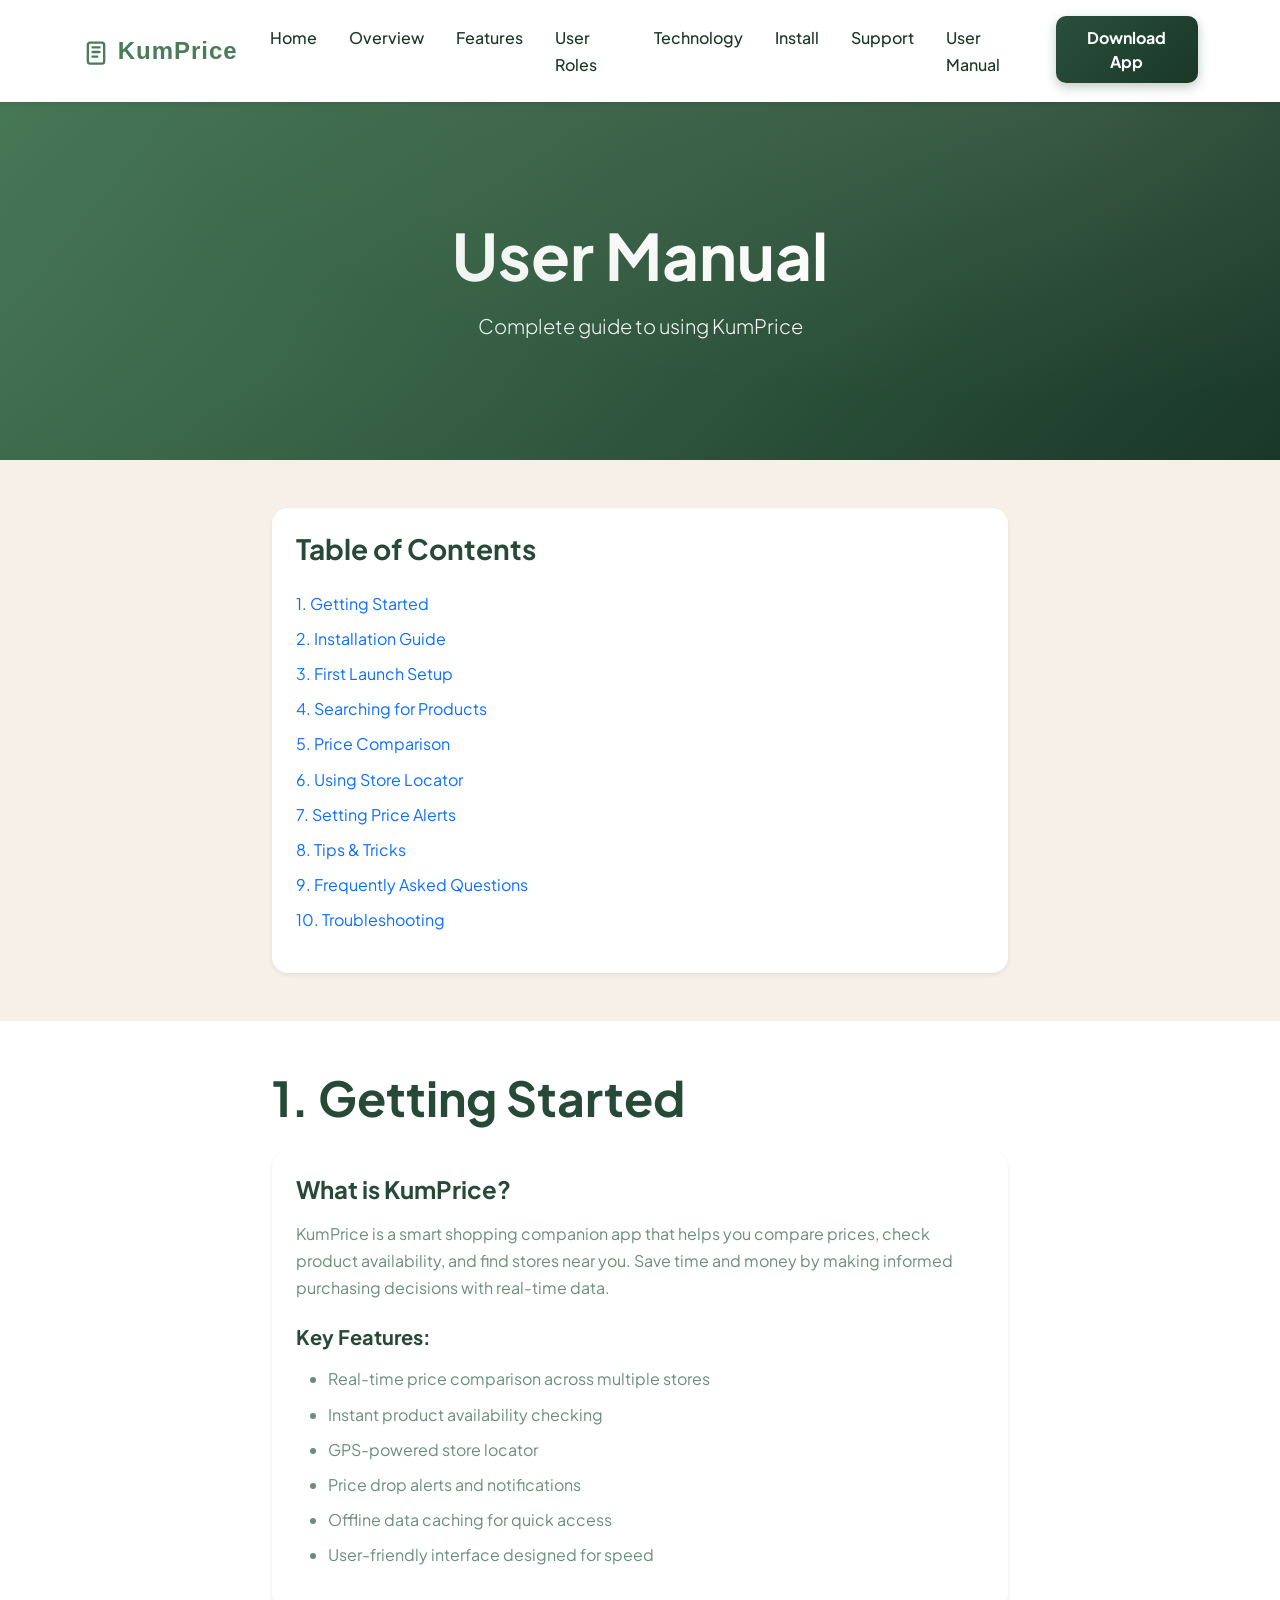
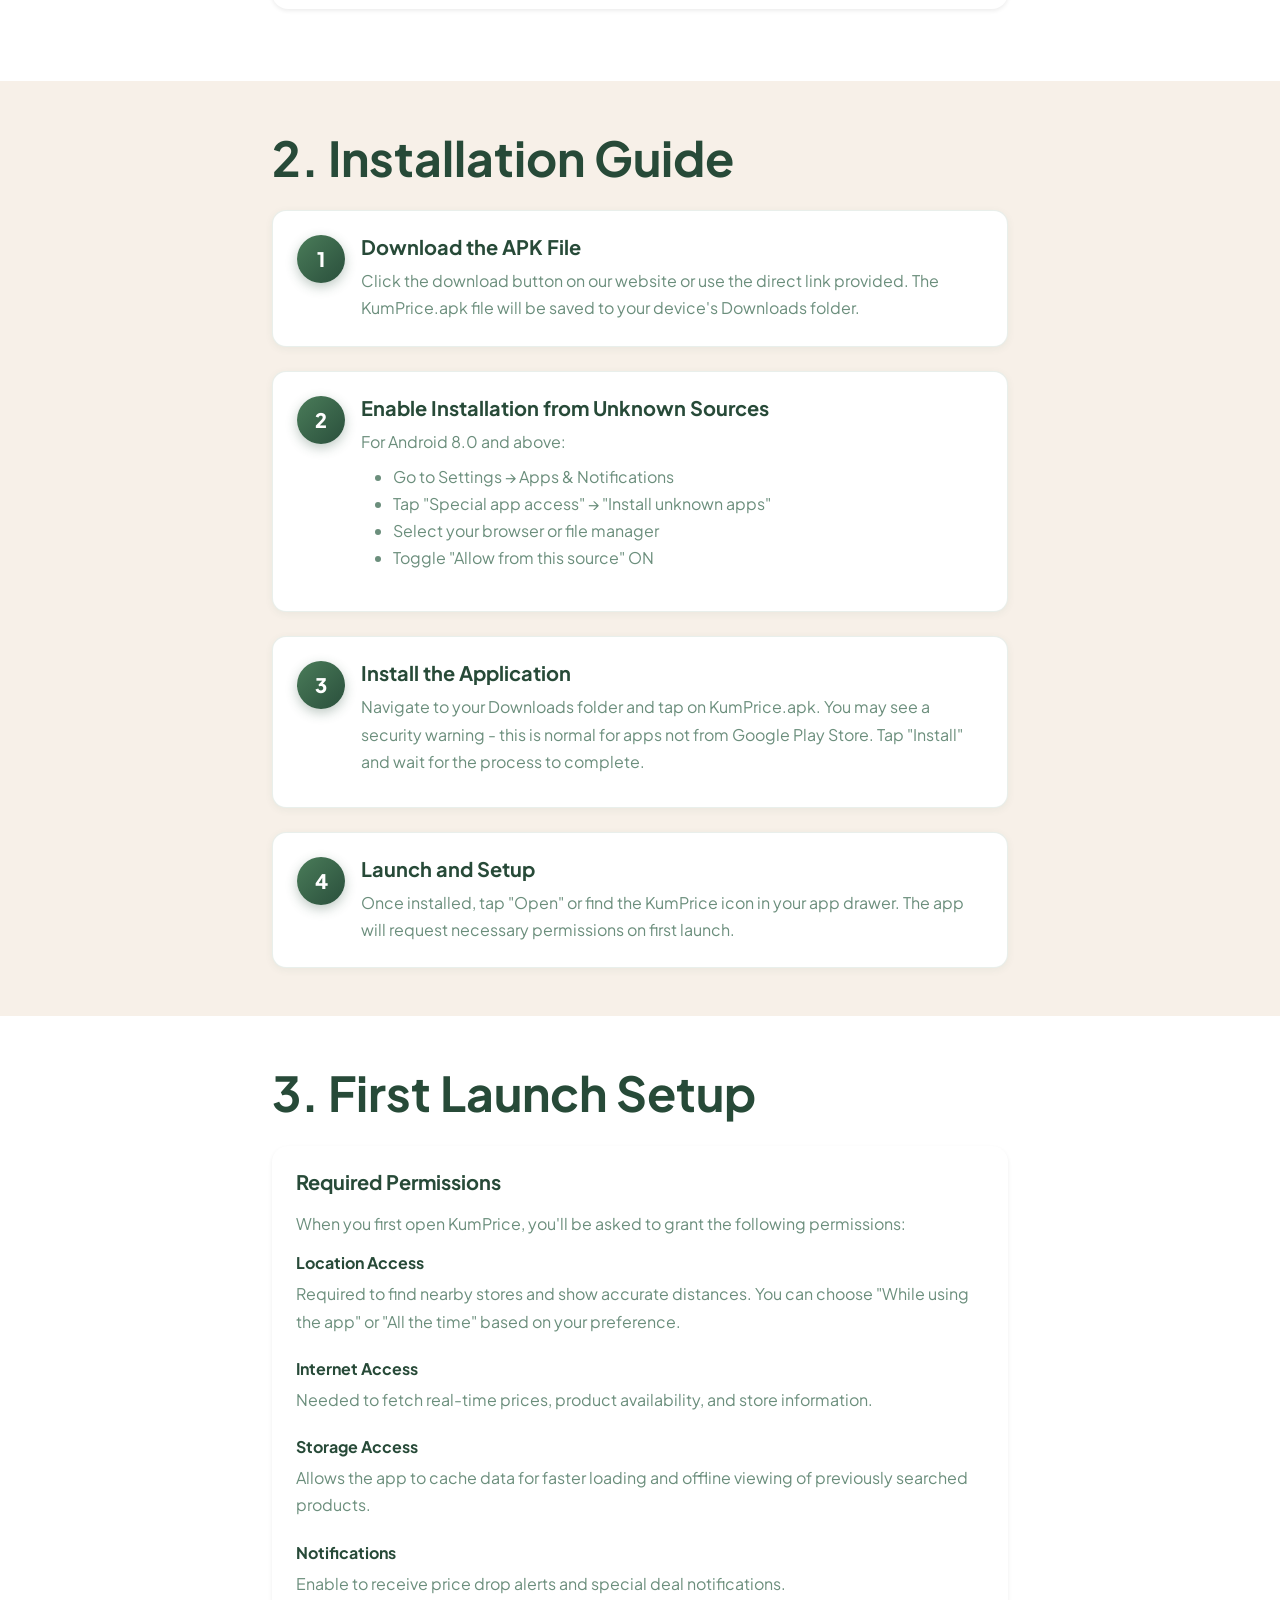
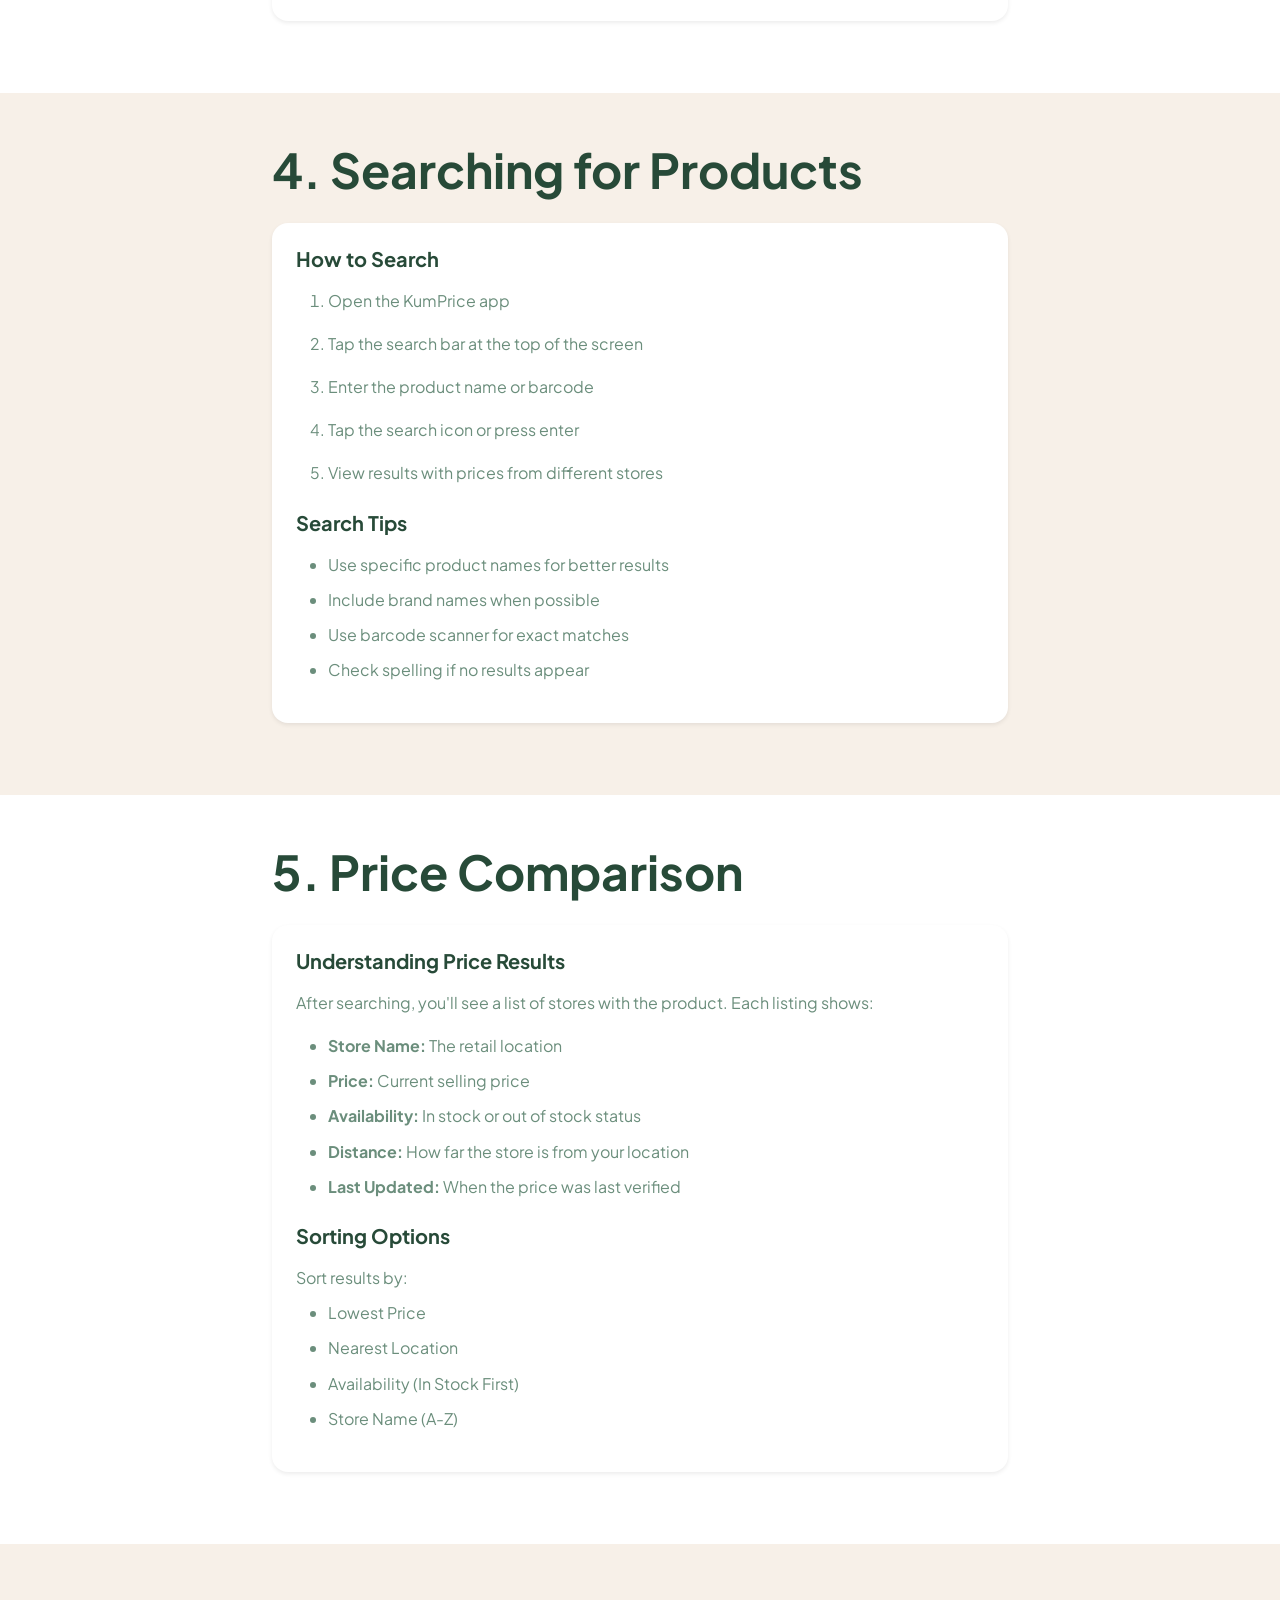
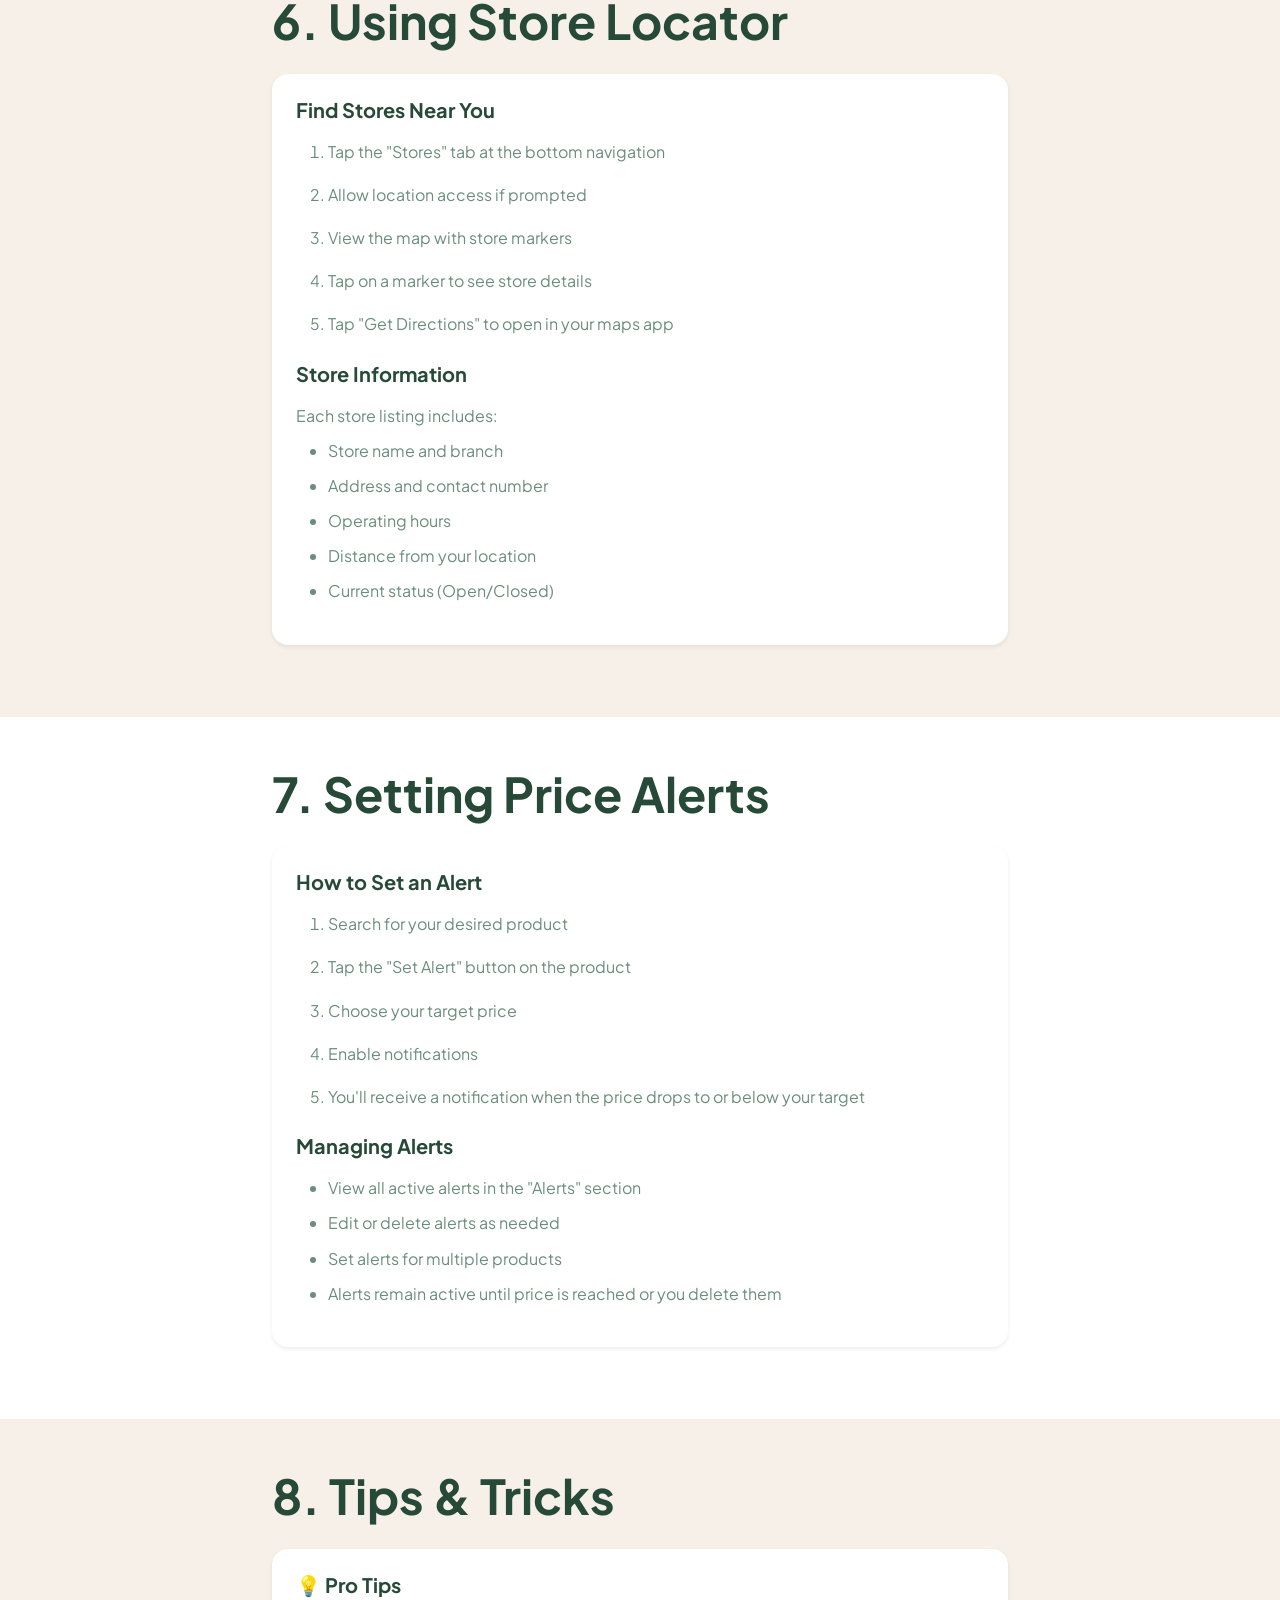
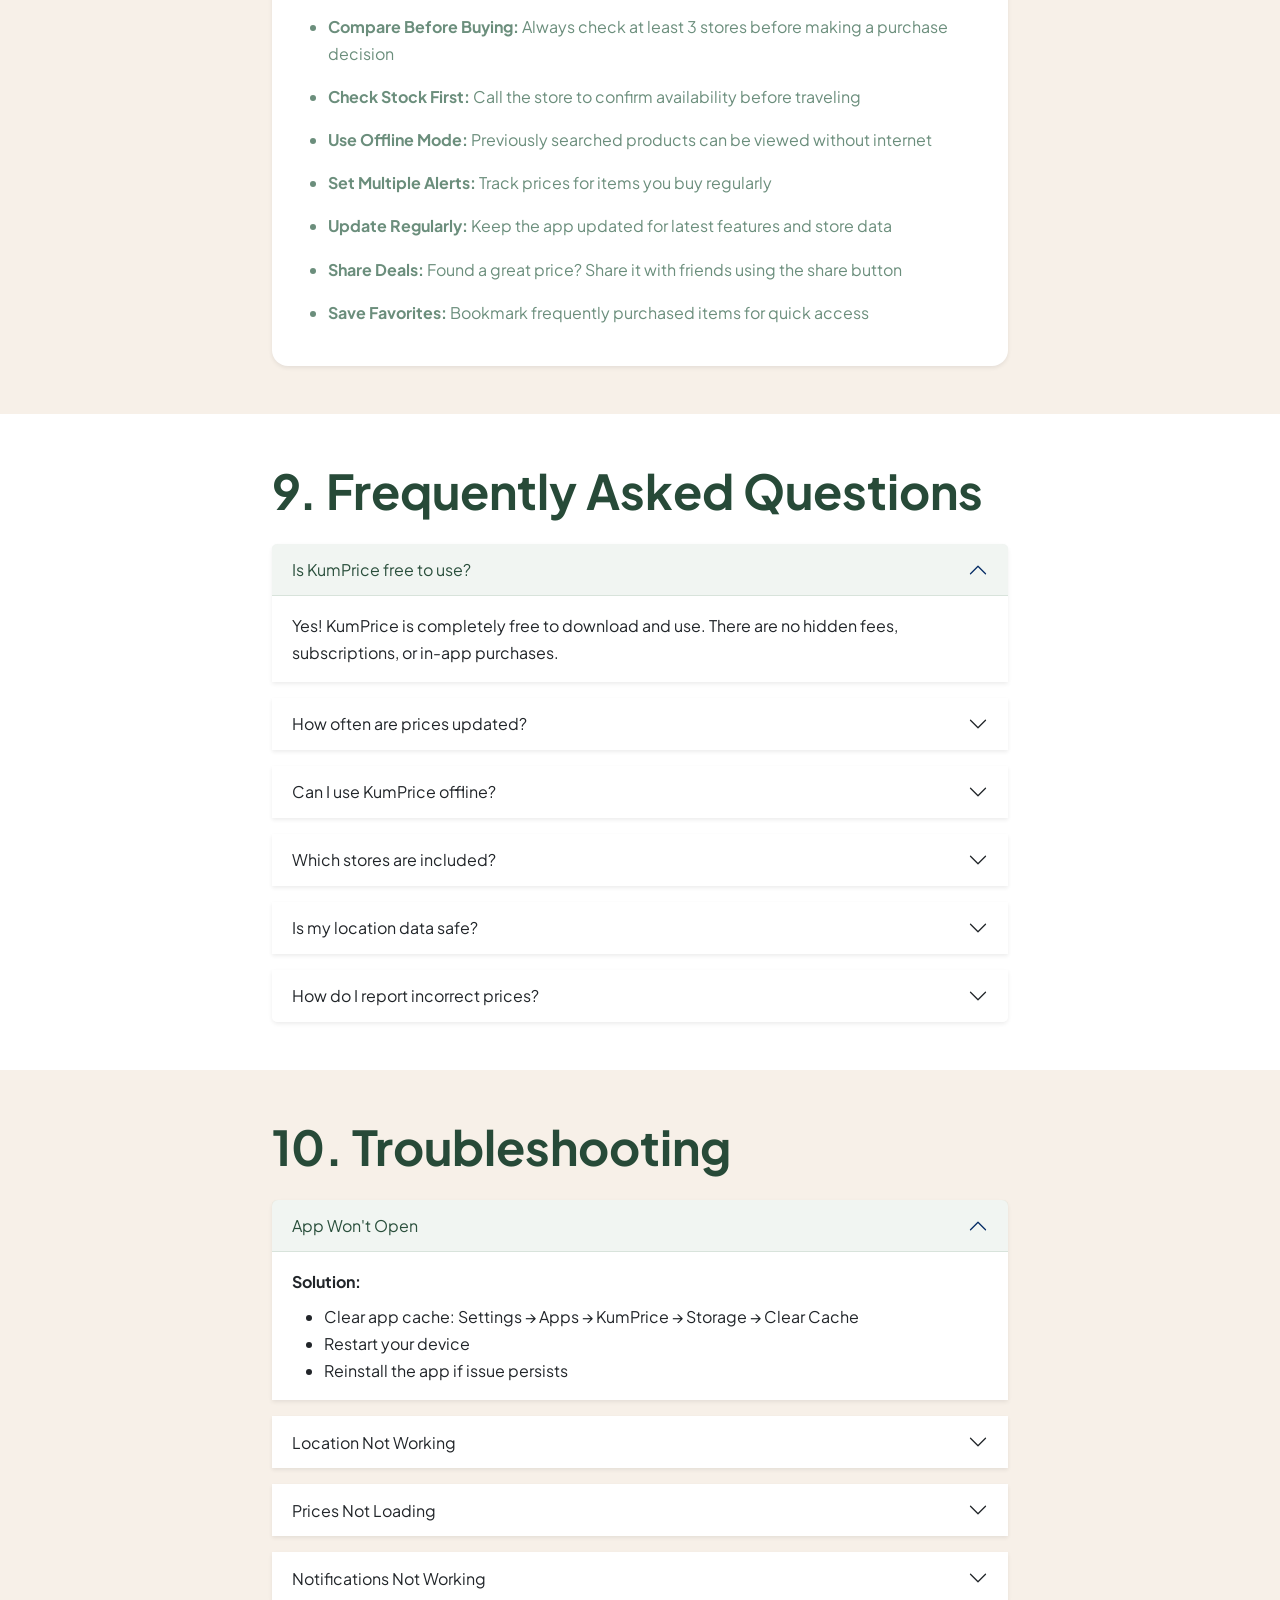
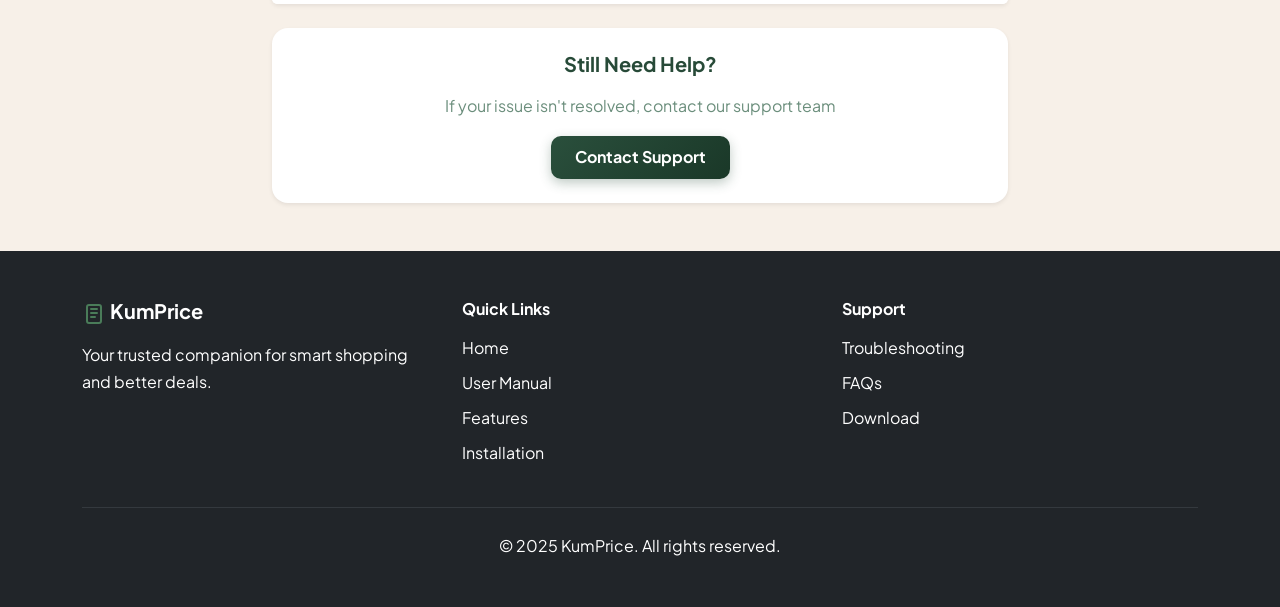
==== pages/manual.html @ 991e5ad1 "Add files via upload" ====
<!DOCTYPE html>
<html lang="en">
<head>
    <meta charset="UTF-8">
    <meta name="viewport" content="width=device-width, initial-scale=1.0">
    <meta name="description" content="KumPrice User Manual - Complete guide to using KumPrice app">
    <title>User Manual - KumPrice</title>
    
    <!-- Bootstrap CSS -->
    <link href="https://cdn.jsdelivr.net/npm/bootstrap@5.3.2/dist/css/bootstrap.min.css" rel="stylesheet">
    
    <!-- Google Fonts -->
    <link href="https://fonts.googleapis.com/css2?family=Plus+Jakarta+Sans:wght@400;500;600;700;800&display=swap" rel="stylesheet">
    
    <!-- Custom CSS -->
    <link rel="stylesheet" href="../assets/css/styles.css">
</head>
<body>

    <!-- Navigation -->
    <nav class="navbar navbar-expand-lg navbar-light bg-white fixed-top shadow-sm">
        <div class="container">
            <a class="navbar-brand fw-bold" href="../index.html">
                <svg class="brand-icon" width="28" height="28" viewBox="0 0 24 24" fill="none" xmlns="http://www.w3.org/2000/svg">
                    <rect x="5" y="4" width="14" height="18" rx="2" stroke="currentColor" stroke-width="2"/>
                    <path d="M9 8h6M9 12h6M9 16h4" stroke="currentColor" stroke-width="2" stroke-linecap="round"/>
                </svg>
                KumPrice
            </a>
            <button class="navbar-toggler" type="button" data-bs-toggle="collapse" data-bs-target="#navbarNav">
                <span class="navbar-toggler-icon"></span>
            </button>
            <div class="collapse navbar-collapse" id="navbarNav">
                <ul class="navbar-nav ms-auto">
                    <li class="nav-item"><a class="nav-link" href="../index.html#home">Home</a></li>
                    <li class="nav-item"><a class="nav-link" href="../index.html#about">Overview</a></li>
                    <li class="nav-item"><a class="nav-link" href="../index.html#features">Features</a></li>
                    <li class="nav-item"><a class="nav-link" href="../index.html#user-roles">User Roles</a></li>
                    <li class="nav-item"><a class="nav-link" href="../index.html#technology">Technology</a></li>
                    <li class="nav-item"><a class="nav-link" href="../index.html#installation">Install</a></li>
                    <li class="nav-item"><a class="nav-link" href="../index.html#support">Support</a></li>
                    <li class="nav-item"><a class="nav-link" href="manual.html">User Manual</a></li>
                    <li class="nav-item"><a class="btn btn-primary ms-lg-3" href="https://github.com/kumpriceapp2025-del/KUMPRICE_APKS/releases/download/KUMPRICE_APKS/kumprice_1.0.1.apk" download data-app-package="com.example.kumprice_app" data-download-type="apk" data-smart-link="true">Download App</a></li>
                </ul>
            </div>
        </div>
    </nav>

    <!-- Hero Section -->
    <section class="hero-section">
        <div class="container">
            <div class="row align-items-center py-5" style="min-height: 40vh;">
                <div class="col-12 text-center">
                    <h1 class="display-3 fw-bold mb-3 text-white">User Manual</h1>
                    <p class="lead text-white mb-0">Complete guide to using KumPrice</p>
                </div>
            </div>
        </div>
    </section>

    <!-- Table of Contents -->
    <section class="py-5 bg-light">
        <div class="container">
            <div class="row justify-content-center">
                <div class="col-lg-8">
                    <div class="card border-0 shadow-sm">
                        <div class="card-body p-4">
                            <h3 class="fw-bold mb-4">Table of Contents</h3>
                            <ul class="list-unstyled">
                                <li class="mb-2"><a href="#getting-started" class="text-decoration-none">1. Getting Started</a></li>
                                <li class="mb-2"><a href="#installation" class="text-decoration-none">2. Installation Guide</a></li>
                                <li class="mb-2"><a href="#first-launch" class="text-decoration-none">3. First Launch Setup</a></li>
                                <li class="mb-2"><a href="#searching" class="text-decoration-none">4. Searching for Products</a></li>
                                <li class="mb-2"><a href="#price-comparison" class="text-decoration-none">5. Price Comparison</a></li>
                                <li class="mb-2"><a href="#store-locator" class="text-decoration-none">6. Using Store Locator</a></li>
                                <li class="mb-2"><a href="#price-alerts" class="text-decoration-none">7. Setting Price Alerts</a></li>
                                <li class="mb-2"><a href="#tips" class="text-decoration-none">8. Tips & Tricks</a></li>
                                <li class="mb-2"><a href="#faq" class="text-decoration-none">9. Frequently Asked Questions</a></li>
                                <li class="mb-2"><a href="#troubleshooting" class="text-decoration-none">10. Troubleshooting</a></li>
                            </ul>
                        </div>
                    </div>
                </div>
            </div>
        </div>
    </section>

    <!-- Getting Started -->
    <section id="getting-started" class="py-5">
        <div class="container">
            <div class="row justify-content-center">
                <div class="col-lg-8">
                    <h2 class="display-5 fw-bold mb-4">1. Getting Started</h2>
                    <div class="card border-0 shadow-sm mb-4">
                        <div class="card-body p-4">
                            <h4 class="fw-bold mb-3">What is KumPrice?</h4>
                            <p class="text-muted mb-3">KumPrice is a smart shopping companion app that helps you compare prices, check product availability, and find stores near you. Save time and money by making informed purchasing decisions with real-time data.</p>
                            
                            <h5 class="fw-bold mt-4 mb-3">Key Features:</h5>
                            <ul class="text-muted">
                                <li class="mb-2">Real-time price comparison across multiple stores</li>
                                <li class="mb-2">Instant product availability checking</li>
                                <li class="mb-2">GPS-powered store locator</li>
                                <li class="mb-2">Price drop alerts and notifications</li>
                                <li class="mb-2">Offline data caching for quick access</li>
                                <li class="mb-2">User-friendly interface designed for speed</li>
                            </ul>
                        </div>
                    </div>
                </div>
            </div>
        </div>
    </section>

    <!-- Installation -->
    <section id="installation" class="py-5 bg-light">
        <div class="container">
            <div class="row justify-content-center">
                <div class="col-lg-8">
                    <h2 class="display-5 fw-bold mb-4">2. Installation Guide</h2>
                    
                    <div class="installation-step mb-4">
                        <div class="d-flex gap-3">
                            <div class="step-number">1</div>
                            <div>
                                <h5 class="fw-bold mb-2">Download the APK File</h5>
                                <p class="text-muted mb-0">Click the download button on our website or use the direct link provided. The KumPrice.apk file will be saved to your device's Downloads folder.</p>
                            </div>
                        </div>
                    </div>

                    <div class="installation-step mb-4">
                        <div class="d-flex gap-3">
                            <div class="step-number">2</div>
                            <div>
                                <h5 class="fw-bold mb-2">Enable Installation from Unknown Sources</h5>
                                <p class="text-muted mb-2">For Android 8.0 and above:</p>
                                <ul class="text-muted">
                                    <li>Go to Settings → Apps & Notifications</li>
                                    <li>Tap "Special app access" → "Install unknown apps"</li>
                                    <li>Select your browser or file manager</li>
                                    <li>Toggle "Allow from this source" ON</li>
                                </ul>
                            </div>
                        </div>
                    </div>

                    <div class="installation-step mb-4">
                        <div class="d-flex gap-3">
                            <div class="step-number">3</div>
                            <div>
                                <h5 class="fw-bold mb-2">Install the Application</h5>
                                <p class="text-muted mb-2">Navigate to your Downloads folder and tap on KumPrice.apk. You may see a security warning - this is normal for apps not from Google Play Store. Tap "Install" and wait for the process to complete.</p>
                            </div>
                        </div>
                    </div>

                    <div class="installation-step">
                        <div class="d-flex gap-3">
                            <div class="step-number">4</div>
                            <div>
                                <h5 class="fw-bold mb-2">Launch and Setup</h5>
                                <p class="text-muted mb-0">Once installed, tap "Open" or find the KumPrice icon in your app drawer. The app will request necessary permissions on first launch.</p>
                            </div>
                        </div>
                    </div>
                </div>
            </div>
        </div>
    </section>

    <!-- First Launch -->
    <section id="first-launch" class="py-5">
        <div class="container">
            <div class="row justify-content-center">
                <div class="col-lg-8">
                    <h2 class="display-5 fw-bold mb-4">3. First Launch Setup</h2>
                    <div class="card border-0 shadow-sm mb-4">
                        <div class="card-body p-4">
                            <h5 class="fw-bold mb-3">Required Permissions</h5>
                            <p class="text-muted mb-3">When you first open KumPrice, you'll be asked to grant the following permissions:</p>
                            
                            <div class="mb-4">
                                <h6 class="fw-bold">Location Access</h6>
                                <p class="text-muted mb-0">Required to find nearby stores and show accurate distances. You can choose "While using the app" or "All the time" based on your preference.</p>
                            </div>

                            <div class="mb-4">
                                <h6 class="fw-bold">Internet Access</h6>
                                <p class="text-muted mb-0">Needed to fetch real-time prices, product availability, and store information.</p>
                            </div>

                            <div class="mb-4">
                                <h6 class="fw-bold">Storage Access</h6>
                                <p class="text-muted mb-0">Allows the app to cache data for faster loading and offline viewing of previously searched products.</p>
                            </div>

                            <div>
                                <h6 class="fw-bold">Notifications</h6>
                                <p class="text-muted mb-0">Enable to receive price drop alerts and special deal notifications.</p>
                            </div>
                        </div>
                    </div>
                </div>
            </div>
        </div>
    </section>

    <!-- Searching Products -->
    <section id="searching" class="py-5 bg-light">
        <div class="container">
            <div class="row justify-content-center">
                <div class="col-lg-8">
                    <h2 class="display-5 fw-bold mb-4">4. Searching for Products</h2>
                    <div class="card border-0 shadow-sm mb-4">
                        <div class="card-body p-4">
                            <h5 class="fw-bold mb-3">How to Search</h5>
                            <ol class="text-muted">
                                <li class="mb-3">Open the KumPrice app</li>
                                <li class="mb-3">Tap the search bar at the top of the screen</li>
                                <li class="mb-3">Enter the product name or barcode</li>
                                <li class="mb-3">Tap the search icon or press enter</li>
                                <li class="mb-3">View results with prices from different stores</li>
                            </ol>

                            <h5 class="fw-bold mt-4 mb-3">Search Tips</h5>
                            <ul class="text-muted">
                                <li class="mb-2">Use specific product names for better results</li>
                                <li class="mb-2">Include brand names when possible</li>
                                <li class="mb-2">Use barcode scanner for exact matches</li>
                                <li class="mb-2">Check spelling if no results appear</li>
                            </ul>
                        </div>
                    </div>
                </div>
            </div>
        </div>
    </section>

    <!-- Price Comparison -->
    <section id="price-comparison" class="py-5">
        <div class="container">
            <div class="row justify-content-center">
                <div class="col-lg-8">
                    <h2 class="display-5 fw-bold mb-4">5. Price Comparison</h2>
                    <div class="card border-0 shadow-sm mb-4">
                        <div class="card-body p-4">
                            <h5 class="fw-bold mb-3">Understanding Price Results</h5>
                            <p class="text-muted mb-3">After searching, you'll see a list of stores with the product. Each listing shows:</p>
                            
                            <ul class="text-muted">
                                <li class="mb-2"><strong>Store Name:</strong> The retail location</li>
                                <li class="mb-2"><strong>Price:</strong> Current selling price</li>
                                <li class="mb-2"><strong>Availability:</strong> In stock or out of stock status</li>
                                <li class="mb-2"><strong>Distance:</strong> How far the store is from your location</li>
                                <li class="mb-2"><strong>Last Updated:</strong> When the price was last verified</li>
                            </ul>

                            <h5 class="fw-bold mt-4 mb-3">Sorting Options</h5>
                            <p class="text-muted mb-2">Sort results by:</p>
                            <ul class="text-muted">
                                <li class="mb-2">Lowest Price</li>
                                <li class="mb-2">Nearest Location</li>
                                <li class="mb-2">Availability (In Stock First)</li>
                                <li class="mb-2">Store Name (A-Z)</li>
                            </ul>
                        </div>
                    </div>
                </div>
            </div>
        </div>
    </section>

    <!-- Store Locator -->
    <section id="store-locator" class="py-5 bg-light">
        <div class="container">
            <div class="row justify-content-center">
                <div class="col-lg-8">
                    <h2 class="display-5 fw-bold mb-4">6. Using Store Locator</h2>
                    <div class="card border-0 shadow-sm mb-4">
                        <div class="card-body p-4">
                            <h5 class="fw-bold mb-3">Find Stores Near You</h5>
                            <ol class="text-muted">
                                <li class="mb-3">Tap the "Stores" tab at the bottom navigation</li>
                                <li class="mb-3">Allow location access if prompted</li>
                                <li class="mb-3">View the map with store markers</li>
                                <li class="mb-3">Tap on a marker to see store details</li>
                                <li class="mb-3">Tap "Get Directions" to open in your maps app</li>
                            </ol>

                            <h5 class="fw-bold mt-4 mb-3">Store Information</h5>
                            <p class="text-muted mb-2">Each store listing includes:</p>
                            <ul class="text-muted">
                                <li class="mb-2">Store name and branch</li>
                                <li class="mb-2">Address and contact number</li>
                                <li class="mb-2">Operating hours</li>
                                <li class="mb-2">Distance from your location</li>
                                <li class="mb-2">Current status (Open/Closed)</li>
                            </ul>
                        </div>
                    </div>
                </div>
            </div>
        </div>
    </section>

    <!-- Price Alerts -->
    <section id="price-alerts" class="py-5">
        <div class="container">
            <div class="row justify-content-center">
                <div class="col-lg-8">
                    <h2 class="display-5 fw-bold mb-4">7. Setting Price Alerts</h2>
                    <div class="card border-0 shadow-sm mb-4">
                        <div class="card-body p-4">
                            <h5 class="fw-bold mb-3">How to Set an Alert</h5>
                            <ol class="text-muted">
                                <li class="mb-3">Search for your desired product</li>
                                <li class="mb-3">Tap the "Set Alert" button on the product</li>
                                <li class="mb-3">Choose your target price</li>
                                <li class="mb-3">Enable notifications</li>
                                <li class="mb-3">You'll receive a notification when the price drops to or below your target</li>
                            </ol>

                            <h5 class="fw-bold mt-4 mb-3">Managing Alerts</h5>
                            <ul class="text-muted">
                                <li class="mb-2">View all active alerts in the "Alerts" section</li>
                                <li class="mb-2">Edit or delete alerts as needed</li>
                                <li class="mb-2">Set alerts for multiple products</li>
                                <li class="mb-2">Alerts remain active until price is reached or you delete them</li>
                            </ul>
                        </div>
                    </div>
                </div>
            </div>
        </div>
    </section>

    <!-- Tips & Tricks -->
    <section id="tips" class="py-5 bg-light">
        <div class="container">
            <div class="row justify-content-center">
                <div class="col-lg-8">
                    <h2 class="display-5 fw-bold mb-4">8. Tips & Tricks</h2>
                    <div class="row g-4">
                        <div class="col-12">
                            <div class="card border-0 shadow-sm">
                                <div class="card-body p-4">
                                    <h5 class="fw-bold mb-3">💡 Pro Tips</h5>
                                    <ul class="text-muted mb-0">
                                        <li class="mb-3"><strong>Compare Before Buying:</strong> Always check at least 3 stores before making a purchase decision</li>
                                        <li class="mb-3"><strong>Check Stock First:</strong> Call the store to confirm availability before traveling</li>
                                        <li class="mb-3"><strong>Use Offline Mode:</strong> Previously searched products can be viewed without internet</li>
                                        <li class="mb-3"><strong>Set Multiple Alerts:</strong> Track prices for items you buy regularly</li>
                                        <li class="mb-3"><strong>Update Regularly:</strong> Keep the app updated for latest features and store data</li>
                                        <li class="mb-3"><strong>Share Deals:</strong> Found a great price? Share it with friends using the share button</li>
                                        <li class="mb-3"><strong>Save Favorites:</strong> Bookmark frequently purchased items for quick access</li>
                                    </ul>
                                </div>
                            </div>
                        </div>
                    </div>
                </div>
            </div>
        </div>
    </section>

    <!-- FAQ -->
    <section id="faq" class="py-5">
        <div class="container">
            <div class="row justify-content-center">
                <div class="col-lg-8">
                    <h2 class="display-5 fw-bold mb-4">9. Frequently Asked Questions</h2>
                    
                    <div class="accordion" id="faqAccordion">
                        <div class="accordion-item border-0 shadow-sm mb-3">
                            <h2 class="accordion-header">
                                <button class="accordion-button" type="button" data-bs-toggle="collapse" data-bs-target="#faq1">
                                    Is KumPrice free to use?
                                </button>
                            </h2>
                            <div id="faq1" class="accordion-collapse collapse show" data-bs-parent="#faqAccordion">
                                <div class="accordion-body">
                                    Yes! KumPrice is completely free to download and use. There are no hidden fees, subscriptions, or in-app purchases.
                                </div>
                            </div>
                        </div>

                        <div class="accordion-item border-0 shadow-sm mb-3">
                            <h2 class="accordion-header">
                                <button class="accordion-button collapsed" type="button" data-bs-toggle="collapse" data-bs-target="#faq2">
                                    How often are prices updated?
                                </button>
                            </h2>
                            <div id="faq2" class="accordion-collapse collapse" data-bs-parent="#faqAccordion">
                                <div class="accordion-body">
                                    Prices are updated in real-time as stores report changes. Most prices are refreshed hourly, with high-demand items updated more frequently.
                                </div>
                            </div>
                        </div>

                        <div class="accordion-item border-0 shadow-sm mb-3">
                            <h2 class="accordion-header">
                                <button class="accordion-button collapsed" type="button" data-bs-toggle="collapse" data-bs-target="#faq3">
                                    Can I use KumPrice offline?
                                </button>
                            </h2>
                            <div id="faq3" class="accordion-collapse collapse" data-bs-parent="#faqAccordion">
                                <div class="accordion-body">
                                    Yes, but with limited functionality. You can view previously searched products and cached data offline, but new searches and price updates require an internet connection.
                                </div>
                            </div>
                        </div>

                        <div class="accordion-item border-0 shadow-sm mb-3">
                            <h2 class="accordion-header">
                                <button class="accordion-button collapsed" type="button" data-bs-toggle="collapse" data-bs-target="#faq4">
                                    Which stores are included?
                                </button>
                            </h2>
                            <div id="faq4" class="accordion-collapse collapse" data-bs-parent="#faqAccordion">
                                <div class="accordion-body">
                                    KumPrice includes over 500 stores across major retail chains, supermarkets, and local shops. The store network is continuously expanding.
                                </div>
                            </div>
                        </div>

                        <div class="accordion-item border-0 shadow-sm mb-3">
                            <h2 class="accordion-header">
                                <button class="accordion-button collapsed" type="button" data-bs-toggle="collapse" data-bs-target="#faq5">
                                    Is my location data safe?
                                </button>
                            </h2>
                            <div id="faq5" class="accordion-collapse collapse" data-bs-parent="#faqAccordion">
                                <div class="accordion-body">
                                    Absolutely. Your location data is only used to find nearby stores and is never shared with third parties. You can disable location services at any time in your device settings.
                                </div>
                            </div>
                        </div>

                        <div class="accordion-item border-0 shadow-sm">
                            <h2 class="accordion-header">
                                <button class="accordion-button collapsed" type="button" data-bs-toggle="collapse" data-bs-target="#faq6">
                                    How do I report incorrect prices?
                                </button>
                            </h2>
                            <div id="faq6" class="accordion-collapse collapse" data-bs-parent="#faqAccordion">
                                <div class="accordion-body">
                                    Tap the "Report" button on any product listing to submit a price correction. Our team reviews reports within 24 hours and updates the database accordingly.
                                </div>
                            </div>
                        </div>
                    </div>
                </div>
            </div>
        </div>
    </section>

    <!-- Troubleshooting -->
    <section id="troubleshooting" class="py-5 bg-light">
        <div class="container">
            <div class="row justify-content-center">
                <div class="col-lg-8">
                    <h2 class="display-5 fw-bold mb-4">10. Troubleshooting</h2>
                    
                    <div class="accordion" id="troubleshootAccordion">
                        <div class="accordion-item border-0 shadow-sm mb-3">
                            <h2 class="accordion-header">
                                <button class="accordion-button" type="button" data-bs-toggle="collapse" data-bs-target="#trouble1">
                                    App Won't Open
                                </button>
                            </h2>
                            <div id="trouble1" class="accordion-collapse collapse show" data-bs-parent="#troubleshootAccordion">
                                <div class="accordion-body">
                                    <p class="mb-2"><strong>Solution:</strong></p>
                                    <ul class="mb-0">
                                        <li>Clear app cache: Settings → Apps → KumPrice → Storage → Clear Cache</li>
                                        <li>Restart your device</li>
                                        <li>Reinstall the app if issue persists</li>
                                    </ul>
                                </div>
                            </div>
                        </div>

                        <div class="accordion-item border-0 shadow-sm mb-3">
                            <h2 class="accordion-header">
                                <button class="accordion-button collapsed" type="button" data-bs-toggle="collapse" data-bs-target="#trouble2">
                                    Location Not Working
                                </button>
                            </h2>
                            <div id="trouble2" class="accordion-collapse collapse" data-bs-parent="#troubleshootAccordion">
                                <div class="accordion-body">
                                    <p class="mb-2"><strong>Solution:</strong></p>
                                    <ul class="mb-0">
                                        <li>Enable GPS in device settings</li>
                                        <li>Grant location permission to KumPrice</li>
                                        <li>Turn off battery saver mode</li>
                                        <li>Try toggling Airplane mode on and off</li>
                                    </ul>
                                </div>
                            </div>
                        </div>

                        <div class="accordion-item border-0 shadow-sm mb-3">
                            <h2 class="accordion-header">
                                <button class="accordion-button collapsed" type="button" data-bs-toggle="collapse" data-bs-target="#trouble3">
                                    Prices Not Loading
                                </button>
                            </h2>
                            <div id="trouble3" class="accordion-collapse collapse" data-bs-parent="#troubleshootAccordion">
                                <div class="accordion-body">
                                    <p class="mb-2"><strong>Solution:</strong></p>
                                    <ul class="mb-0">
                                        <li>Check your internet connection</li>
                                        <li>Pull down to refresh the page</li>
                                        <li>Clear app cache and restart</li>
                                        <li>Update to the latest version</li>
                                    </ul>
                                </div>
                            </div>
                        </div>

                        <div class="accordion-item border-0 shadow-sm mb-3">
                            <h2 class="accordion-header">
                                <button class="accordion-button collapsed" type="button" data-bs-toggle="collapse" data-bs-target="#trouble4">
                                    Notifications Not Working
                                </button>
                            </h2>
                            <div id="trouble4" class="accordion-collapse collapse" data-bs-parent="#troubleshootAccordion">
                                <div class="accordion-body">
                                    <p class="mb-2"><strong>Solution:</strong></p>
                                    <ul class="mb-0">
                                        <li>Enable notifications in Settings → Apps → KumPrice → Notifications</li>
                                        <li>Disable battery optimization for KumPrice</li>
                                        <li>Check Do Not Disturb settings</li>
                                    </ul>
                                </div>
                            </div>
                        </div>
                    </div>

                    <div class="card border-0 shadow-sm mt-4">
                        <div class="card-body p-4 text-center">
                            <h5 class="fw-bold mb-3">Still Need Help?</h5>
                            <p class="text-muted mb-3">If your issue isn't resolved, contact our support team</p>
                            <a href="https://www.facebook.com/profile.php?id=61583931190351" class="btn btn-primary">Contact Support</a>
                        </div>
                    </div>
                </div>
            </div>
        </div>
    </section>

    <!-- Footer -->
    <footer class="bg-dark text-white py-5">
        <div class="container">
            <div class="row g-4">
                <div class="col-lg-4 col-md-6">
                    <h5 class="fw-bold mb-3">
                        <svg class="brand-icon" width="24" height="24" viewBox="0 0 24 24" fill="none" xmlns="http://www.w3.org/2000/svg">
                            <rect x="5" y="4" width="14" height="18" rx="2" stroke="currentColor" stroke-width="2"/>
                            <path d="M9 8h6M9 12h6M9 16h4" stroke="currentColor" stroke-width="2" stroke-linecap="round"/>
                        </svg>
                        KumPrice
                    </h5>
                    <p class="text-white">Your trusted companion for smart shopping and better deals.</p>
                </div>
                <div class="col-lg-4 col-md-6">
                    <h6 class="fw-bold mb-3">Quick Links</h6>
                    <ul class="list-unstyled">
                        <li class="mb-2"><a href="index.html" class="text-white text-decoration-none">Home</a></li>
                        <li class="mb-2"><a href="manual.html" class="text-white text-decoration-none">User Manual</a></li>
                        <li class="mb-2"><a href="index.html#features" class="text-white text-decoration-none">Features</a></li>
                        <li class="mb-2"><a href="index.html#installation" class="text-white text-decoration-none">Installation</a></li>
                    </ul>
                </div>
                <div class="col-lg-4 col-md-6">
                    <h6 class="fw-bold mb-3">Support</h6>
                    <ul class="list-unstyled">
                        <li class="mb-2"><a href="#troubleshooting" class="text-white text-decoration-none">Troubleshooting</a></li>
                        <li class="mb-2"><a href="#faq" class="text-white text-decoration-none">FAQs</a></li>
                        <li class="mb-2"><a href="index.html#download" class="text-white text-decoration-none">Download</a></li>
                    </ul>
                </div>
            </div>
            <hr class="my-4 border-secondary">
            <div class="text-center text-white">
                <p class="mb-0">&copy; 2025 KumPrice. All rights reserved.</p>
            </div>
        </div>
    </footer>

    <!-- Scroll to Top Button -->
    <button class="scroll-to-top" aria-label="Scroll to top">
        <svg width="24" height="24" viewBox="0 0 24 24" fill="none" stroke="currentColor" stroke-width="2.5">
            <path d="M12 19V5m0 0l-7 7m7-7l7 7"/>
        </svg>
    </button>

    <!-- Bootstrap JS -->
    <script src="https://cdn.jsdelivr.net/npm/bootstrap@5.3.2/dist/js/bootstrap.bundle.min.js"></script>
    <script src="script.js"></script>
</body>
</html>
---- assets/css/styles.css ----
:root {
    /* ── Flutter KumPrice Palette ── */
    --primary: #4A7C59;
    --primary-light: #5A9068;
    --primary-dark: #2A4F3C;
    --primary-darker: #1A3828;
    --accent: #6BA876;
    --bg-cream: #F5E6D3;
    --text-muted: #6B8E7C;

    /* ── Semantic / Status ── */
    --danger: #EF4444;
    --danger-dark: #DC2626;
    --warning: #FFA726;
    --success: #4CAF50;
    --success-dark: #059669;

    /* ── Neutrals ── */
    --dark: #0f172a;
    --gray: #64748b;
    --light-bg: #f8fafc;
}

* {
    margin: 0;
    padding: 0;
    box-sizing: border-box;
}

body {
    font-family: 'Plus Jakarta Sans', sans-serif;
    color: var(--dark);
    line-height: 1.7;
    overflow-x: hidden;
    background-color: #fff;
}

html {
    overflow-x: hidden;
    scrollbar-width: none;
    -ms-overflow-style: none;
    scroll-behavior: smooth;
    scroll-padding-top: 80px;
}

html::-webkit-scrollbar,
body::-webkit-scrollbar {
    display: none;
}

/* ── Navbar ─────────────────────────────────── */
.navbar {
    padding: 1rem 0;
    transition: all 0.3s;
}

.navbar.scrolled {
    padding: 0.5rem 0;
    background: white !important;
    box-shadow: 0 2px 16px rgba(42, 79, 60, 0.12) !important;
}

.navbar.scrolled .navbar-brand {
    font-size: 1.3rem;
}

.navbar.scrolled .brand-icon {
    width: 24px;
    height: 24px;
}

.navbar-brand {
    font-size: 1.5rem;
    color: var(--primary) !important;
    transition: all 0.3s;
    font-family: 'Poppins', sans-serif;
    font-weight: 800;
    letter-spacing: 1px;
}

.brand-icon {
    font-size: 1.8rem;
    color: var(--primary);
}

.nav-link {
    font-weight: 500;
    color: var(--primary-darker) !important;
    padding: 0.5rem 1rem !important;
    transition: color 0.3s;
}

.nav-link:hover {
    color: var(--primary) !important;
}

/* ── Buttons ─────────────────────────────────── */
.btn-primary {
    color: #fff !important;
    background: linear-gradient(135deg, var(--primary-dark), var(--primary-darker)) !important;
    border: none !important;
    padding: 0.6rem 1.5rem !important;
    font-weight: 700;
    border-radius: 10px;
    transition: all 0.2s;
    box-shadow: 0 4px 12px rgba(42, 79, 60, 0.3);
}

.btn-primary:hover {
    background: linear-gradient(135deg, var(--primary-darker), var(--primary-dark)) !important;
    transform: translateY(-2px);
    box-shadow: 0 6px 18px rgba(42, 79, 60, 0.4);
    color: #fff !important;
}

.btn-primary:active {
    color: #fff !important;
    transform: translateY(0);
}

.btn-outline-primary {
    color: white !important;
    border-color: rgba(255, 255, 255, 0.6) !important;
    font-weight: 700;
    border-radius: 10px;
}

.btn-outline-primary:hover {
    background: white !important;
    color: var(--primary-dark) !important;
}

.btn-light {
    background: white !important;
    color: var(--primary-dark) !important;
    font-weight: 700;
    border: none !important;
    border-radius: 10px;
    transition: all 0.3s;
}

.btn-light:hover {
    transform: translateY(-3px);
    box-shadow: 0 8px 24px rgba(0, 0, 0, 0.2);
}

/* ── Hero Section ────────────────────────────── */
.hero-section {
    background: linear-gradient(135deg, var(--primary) 0%, var(--primary-darker) 100%);
    color: white;
    padding-top: 100px;
    position: relative;
    overflow: hidden;
}

/* Subtle cream-tinted grain overlay matching Flutter bg */
.hero-section::before {
    content: '';
    position: absolute;
    inset: 0;
    background:
        radial-gradient(ellipse at 80% 20%, rgba(245, 230, 211, 0.08) 0%, transparent 60%),
        radial-gradient(ellipse at 20% 80%, rgba(74, 124, 89, 0.15) 0%, transparent 50%);
    pointer-events: none;
}

@media (max-width: 768px) {
    .hero-content h1 {
        font-size: 2.5rem !important;
        line-height: 1.2;
    }

    .hero-content p {
        font-size: 1.1rem !important;
        line-height: 1.4;
    }

    .badge {
        font-size: 0.8rem !important;
        padding: 0.5rem 1rem !important;
    }
}

@media (max-width: 576px) {
    .hero-content h1 {
        font-size: 2rem !important;
    }

    .hero-content p {
        font-size: 1rem !important;
    }
}

.info-pills {
    display: flex;
    flex-wrap: wrap;
    gap: 0.75rem;
}

.info-pill {
    display: inline-block;
    background: rgba(255, 255, 255, 0.15);
    color: white;
    padding: 0.5rem 1rem;
    border-radius: 8px;
    font-size: 0.875rem;
    font-weight: 600;
    border: 1px solid rgba(255, 255, 255, 0.25);
}

.detail-note {
    background: rgba(245, 230, 211, 0.15);
    border-left: 3px solid rgba(255, 255, 255, 0.5);
    padding: 0.75rem 1rem;
    font-size: 0.875rem;
    color: rgba(255, 255, 255, 0.85);
    margin-top: 0.5rem;
    border-radius: 4px;
}

/* For non-hero sections */
section .detail-note {
    background: rgba(74, 124, 89, 0.06);
    border-left: 3px solid var(--primary);
    color: var(--primary-darker);
}

.hero-content .lead {
    color: rgba(255, 255, 255, 0.95) !important;
}

.hero-content .text-muted {
    color: rgba(255, 255, 255, 0.9) !important;
}

.stat-item {
    text-align: center;
    padding: 0.5rem;
}

.stat-item small {
    color: rgba(255, 255, 255, 0.75) !important;
    display: block;
}

/* ── Badge ───────────────────────────────────── */
.badge {
    font-size: 0.9rem;
    font-weight: 700;
    letter-spacing: 0.5px;
    background: rgba(245, 230, 211, 0.25) !important;
    color: white !important;
    border: 1px solid rgba(255, 255, 255, 0.3);
    border-radius: 20px;
}

/* ── Phone Mockup ────────────────────────────── */
.phone-mockup {
    max-width: 320px;
    width: 100%;
}

.phone-frame {
    background: var(--primary-darker);
    border-radius: 40px;
    padding: 12px;
    box-shadow: 0 20px 60px rgba(26, 56, 40, 0.5);
    width: 100%;
}

.phone-screen {
    background: var(--bg-cream);
    border-radius: 32px;
    overflow: hidden;
    aspect-ratio: 745/1658;
    position: relative;
}

.app-ui {
    padding: 24px 20px;
    height: 100%;
    display: flex;
    flex-direction: column;
}

.search-bar {
    background: #f1f5f9;
    padding: 14px 16px;
    border-radius: 12px;
    color: var(--gray);
    font-size: 0.95rem;
    margin-bottom: 20px;
}

.product-card {
    background: linear-gradient(135deg, var(--primary), var(--primary-light));
    color: white;
    padding: 24px;
    border-radius: 16px;
}

.product-name {
    font-weight: 600;
    margin-bottom: 8px;
}

.product-price {
    font-size: 1.8rem;
    font-weight: 800;
    margin-bottom: 8px;
}

.product-status {
    opacity: 0.95;
}

/* ── Section backgrounds ─────────────────────── */
/* Replace Bootstrap bg-light with a cream-tinted version */
.bg-light {
    background-color: #f7f0e8 !important;
    /* soft warm cream */
}

/* ── Cards ───────────────────────────────────── */
.card {
    border: 1px solid rgba(74, 124, 89, 0.12);
    border-radius: 16px;
}

.card:hover {
    box-shadow: 0 8px 24px rgba(42, 79, 60, 0.1);
}

/* ── Feature Cards ───────────────────────────── */
.feature-card {
    padding: 2rem;
    border-radius: 16px;
    background: white;
    border: 2px solid rgba(74, 124, 89, 0.15);
    box-shadow: 0 4px 12px rgba(42, 79, 60, 0.06);
    transition: all 0.3s ease;
    height: 100%;
}

.feature-card:hover {
    border-color: var(--primary);
    transform: translateY(-5px);
    box-shadow: 0 12px 28px rgba(74, 124, 89, 0.18);
}

/* ── Installation Steps ──────────────────────── */
.installation-step {
    background: white;
    padding: 1.5rem;
    border-radius: 14px;
    border: 1.5px solid rgba(74, 124, 89, 0.12);
    box-shadow: 0 2px 8px rgba(42, 79, 60, 0.06);
    transition: all 0.3s;
}

.installation-step:hover {
    transform: translateX(8px);
    box-shadow: 0 6px 20px rgba(42, 79, 60, 0.12);
    border-color: var(--primary);
}

.step-number {
    width: 48px;
    height: 48px;
    background: linear-gradient(135deg, var(--primary), var(--primary-dark));
    color: white;
    border-radius: 50%;
    display: flex;
    align-items: center;
    justify-content: center;
    font-weight: 800;
    font-size: 1.25rem;
    flex-shrink: 0;
    box-shadow: 0 4px 12px rgba(42, 79, 60, 0.3);
}

/* ── Troubleshoot Cards ──────────────────────── */
.troubleshoot-card {
    background: white;
    padding: 2rem;
    border-radius: 14px;
    border-left: 4px solid var(--primary);
    box-shadow: 0 2px 8px rgba(42, 79, 60, 0.06);
    transition: all 0.3s ease;
    height: 100%;
}

.troubleshoot-card:hover {
    box-shadow: 0 8px 24px rgba(42, 79, 60, 0.12);
    border-left-color: var(--primary-dark);
}

/* ── CTA Section ─────────────────────────────── */
.cta-section {
    background: linear-gradient(135deg, var(--primary) 0%, var(--primary-darker) 100%);
    position: relative;
    overflow: hidden;
}

.cta-section::before {
    content: '';
    position: absolute;
    inset: 0;
    background: radial-gradient(ellipse at 70% 30%, rgba(245, 230, 211, 0.07) 0%, transparent 55%);
    pointer-events: none;
}

/* ── Download Cards ──────────────────────────── */
.download-card {
    background: rgba(255, 255, 255, 0.1);
    border-radius: 16px;
    padding: 2rem;
    backdrop-filter: blur(10px);
    border: 1.5px solid rgba(255, 255, 255, 0.2);
    transition: all 0.3s ease;
}

.download-card:hover {
    background: rgba(255, 255, 255, 0.16);
    transform: translateY(-3px);
    box-shadow: 0 12px 32px rgba(26, 56, 40, 0.3);
}

/* ── User Roles Section ──────────────────────── */
.bg-accent {
    background-color: var(--accent) !important;
}

.text-accent {
    color: var(--accent) !important;
}

/* Primary colored circle icons in user roles */
.bg-primary {
    background: linear-gradient(135deg, var(--primary), var(--primary-dark)) !important;
}

/* ── Technology Stack ────────────────────────── */
.tech-icon {
    height: 80px;
    display: flex;
    align-items: center;
    justify-content: center;
}

.tech-icon i {
    transition: transform 0.3s ease;
    color: var(--primary) !important;
}

.tech-icon:hover i {
    transform: scale(1.15);
}

/* ── Accordion (Manual) ──────────────────────── */
.accordion-button:not(.collapsed) {
    color: var(--primary-dark);
    background-color: rgba(74, 124, 89, 0.08);
    box-shadow: inset 0 -1px 0 rgba(74, 124, 89, 0.15);
}

.accordion-button:focus {
    box-shadow: 0 0 0 0.2rem rgba(74, 124, 89, 0.25);
}

/* ── Store Map Section ───────────────────────── */
#store-map {
    background: linear-gradient(to bottom, #f7f0e8 0%, #ffffff 100%);
}

.map-container {
    position: relative;
    border-radius: 16px;
    overflow: hidden;
    box-shadow: 0 4px 20px rgba(42, 79, 60, 0.15);
}

.interactive-map {
    width: 100%;
    height: 500px;
    background: linear-gradient(135deg, rgba(245, 230, 211, 0.6) 0%, rgba(107, 168, 118, 0.15) 100%);
    position: relative;
    overflow: hidden;
}

.map-overlay {
    position: absolute;
    top: 0;
    left: 0;
    width: 100%;
    height: 100%;
    background-image:
        repeating-linear-gradient(0deg, rgba(74, 124, 89, 0.04) 0px, transparent 1px, transparent 40px, rgba(74, 124, 89, 0.04) 41px),
        repeating-linear-gradient(90deg, rgba(74, 124, 89, 0.04) 0px, transparent 1px, transparent 40px, rgba(74, 124, 89, 0.04) 41px);
}

.marker-pin.open {
    background: var(--primary);
    box-shadow: 0 4px 12px rgba(74, 124, 89, 0.45);
}

.marker-pin.closed {
    background: #94a3b8;
    box-shadow: 0 4px 12px rgba(148, 163, 184, 0.3);
}

.map-control-btn {
    color: var(--primary);
}

.map-control-btn:hover {
    background: var(--primary);
    color: white;
}

.store-item:hover {
    border-color: var(--primary);
    box-shadow: 0 4px 12px rgba(74, 124, 89, 0.12);
}

.status-badge.open {
    background: rgba(74, 124, 89, 0.15);
    color: var(--primary-dark);
}

.status-badge.closed {
    background: #f1f5f9;
    color: #64748b;
}

/* ── Scroll-to-top ───────────────────────────── */
.scroll-to-top {
    position: fixed;
    bottom: 30px;
    right: 30px;
    width: 50px;
    height: 50px;
    background: linear-gradient(135deg, var(--primary), var(--primary-dark));
    color: white;
    border: none;
    border-radius: 50%;
    display: flex;
    align-items: center;
    justify-content: center;
    cursor: pointer;
    box-shadow: 0 4px 16px rgba(42, 79, 60, 0.45);
    opacity: 0;
    visibility: hidden;
    transition: all 0.3s ease;
    z-index: 999;
    font-size: 24px;
}

.scroll-to-top.show {
    opacity: 1;
    visibility: visible;
}

.scroll-to-top:hover {
    background: linear-gradient(135deg, var(--primary-dark), var(--primary-darker));
    transform: translateY(-5px);
    box-shadow: 0 8px 24px rgba(26, 56, 40, 0.5);
}

/* ── Footer ──────────────────────────────────── */
footer {
    background: var(--primary-darker) !important;
}

footer a:hover {
    color: var(--accent) !important;
}

footer hr {
    border-color: rgba(107, 168, 118, 0.25) !important;
}

/* ── Animations ──────────────────────────────── */
@keyframes fadeInUp {
    from {
        opacity: 0;
        transform: translateY(30px);
    }

    to {
        opacity: 1;
        transform: translateY(0);
    }
}

@keyframes bounce {

    0%,
    100% {
        transform: rotate(-45deg) translateY(0);
    }

    50% {
        transform: rotate(-45deg) translateY(-10px);
    }
}

.hero-content,
.phone-mockup {
    animation: fadeInUp 0.8s ease-out;
}

.map-marker {
    position: absolute;
    cursor: pointer;
    z-index: 10;
    transition: transform 0.3s ease;
}

.map-marker:hover {
    transform: scale(1.1);
    z-index: 20;
}

.marker-pin {
    width: 32px;
    height: 32px;
    border-radius: 50% 50% 50% 0;
    transform: rotate(-45deg);
    display: flex;
    align-items: center;
    justify-content: center;
    position: relative;
    animation: bounce 2s infinite;
}

.marker-pin::after {
    content: '';
    width: 12px;
    height: 12px;
    background: white;
    border-radius: 50%;
    transform: rotate(45deg);
}

.marker-tooltip {
    position: absolute;
    bottom: 45px;
    left: 50%;
    transform: translateX(-50%);
    background: white;
    padding: 12px 16px;
    border-radius: 10px;
    box-shadow: 0 4px 16px rgba(26, 56, 40, 0.15);
    white-space: nowrap;
    opacity: 0;
    visibility: hidden;
    transition: all 0.3s ease;
    pointer-events: none;
}

.marker-tooltip::before {
    content: '';
    position: absolute;
    bottom: -6px;
    left: 50%;
    transform: translateX(-50%);
    border-left: 6px solid transparent;
    border-right: 6px solid transparent;
    border-top: 6px solid white;
}

.map-marker:hover .marker-tooltip {
    opacity: 1;
    visibility: visible;
}

.map-controls {
    position: absolute;
    bottom: 20px;
    right: 20px;
    display: flex;
    flex-direction: column;
    gap: 8px;
}

.map-control-btn {
    width: 40px;
    height: 40px;
    background: white;
    border: none;
    border-radius: 10px;
    box-shadow: 0 2px 8px rgba(0, 0, 0, 0.12);
    cursor: pointer;
    display: flex;
    align-items: center;
    justify-content: center;
    font-size: 20px;
    font-weight: bold;
    transition: all 0.3s ease;
}

.store-list {
    background: white;
    border-radius: 16px;
    padding: 24px;
    box-shadow: 0 4px 20px rgba(42, 79, 60, 0.1);
    height: 500px;
    overflow-y: auto;
}

.store-items {
    display: flex;
    flex-direction: column;
    gap: 16px;
}

.store-item {
    padding: 16px;
    border-radius: 14px;
    border: 2px solid rgba(74, 124, 89, 0.12);
    transition: all 0.3s ease;
    cursor: pointer;
}

.store-item.closed {
    opacity: 0.6;
}

.status-badge {
    display: inline-block;
    padding: 4px 12px;
    border-radius: 20px;
    font-size: 0.75rem;
    font-weight: 700;
}

/* ── Phone Slideshow ─────────────────────────── */
.phone-slideshow {
    position: absolute;
    inset: 0;
    overflow: hidden;
    touch-action: none;
    cursor: grab;
}

.phone-slideshow:active {
    cursor: grabbing;
}

.slides-track {
    display: flex;
    width: 100%;
    height: 100%;
    transition: transform 0.4s ease;
    will-change: transform;
}

.phone-slideshow .slide {
    flex: 0 0 100%;
    width: 100%;
    height: 100%;
    object-fit: cover;
    -webkit-user-drag: none;
    pointer-events: none;
    user-select: none;
}

.slide-dots {
    position: absolute;
    bottom: 12px;
    left: 50%;
    transform: translateX(-50%);
    display: flex;
    gap: 6px;
    z-index: 10;
}

.dot {
    width: 7px;
    height: 7px;
    border-radius: 50%;
    background: rgba(255, 255, 255, 0.4);
    transition: background 0.3s;
}

.dot.active {
    background: #8BC34A;
}

/* ── Text color helpers ───────────────────────── */
.text-primary {
    color: var(--primary) !important;
}

.text-muted {
    color: var(--text-muted) !important;
}

/* ── Titles on light backgrounds ────────────────── */
section:not(.hero-section):not(.cta-section) h1,
section:not(.hero-section):not(.cta-section) h2,
section:not(.hero-section):not(.cta-section) h3,
section:not(.hero-section):not(.cta-section) h4,
section:not(.hero-section):not(.cta-section) h5,
section:not(.hero-section):not(.cta-section) h6,
.modal-content h1,
.modal-content h2,
.modal-content h3,
.modal-content h4,
.modal-content h5,
.modal-content h6 {
    color: #274a38;
}

@media (max-width: 576px) {
    .hero-content h1 {
        font-size: 2.5rem !important;
    }
}

/* ── Responsive ──────────────────────────────── */
@media (max-width: 991px) {
    .hero-section {
        min-height: auto !important;
    }

    .hero-section .row {
        min-height: auto !important;
    }

    .phone-mockup {
        max-width: 260px;
        margin-bottom: 2rem;
    }

    .navbar {
        padding: 0.3rem 0 !important;
    }

    .navbar-brand img {
        width: 60px !important;
        height: 60px !important;
        margin-top: -8px !important;
        margin-bottom: -8px !important;
    }

    .navbar-brand span {
        font-size: 1.1rem !important;
    }

    .navbar-toggler {
        padding: 0.2rem 0.5rem;
        font-size: 0.9rem;
    }

    .navbar-nav {
        padding-top: 0.5rem;
    }

    .container {
        overflow-x: hidden;
    }

    .interactive-map {
        height: 400px;
    }

    .store-list {
        height: auto;
        max-height: 500px;
        margin-top: 24px;
    }
}

@media (max-width: 767px) {
    .display-3 {
        font-size: 2.25rem !important;
        line-height: 1.2 !important;
        margin-bottom: 1.5rem !important;
    }

    .display-4 {
        font-size: 1.75rem !important;
    }

    .display-5 {
        font-size: 1.5rem !important;
    }

    .lead {
        font-size: 1rem !important;
        line-height: 1.6 !important;
        margin-bottom: 1.5rem !important;
    }

    .hero-section {
        padding-top: 80px;
        padding-bottom: 40px;
    }

    .hero-section .row {
        padding-top: 2rem !important;
        padding-bottom: 2rem !important;
    }

    .hero-content {
        text-align: left;
        padding: 0 0.5rem;
    }

    .hero-content .d-flex {
        justify-content: space-between;
    }

    .hero-content .btn-lg {
        font-size: 0.95rem !important;
        padding: 0.65rem 1.25rem !important;
        white-space: nowrap;
    }

    .hero-content .btn-lg svg {
        width: 16px;
        height: 16px;
    }

    .phone-mockup {
        max-width: 240px;
        margin: 0 auto 2rem auto;
    }

    .phone-frame {
        padding: 8px;
    }

    .app-ui {
        padding: 16px 12px;
    }

    .search-bar {
        padding: 10px 12px;
        font-size: 0.85rem;
        margin-bottom: 16px;
    }

    .product-card {
        padding: 16px;
    }

    .product-price {
        font-size: 1.5rem !important;
    }

    .stat-item {
        flex: 0 0 auto;
        min-width: 90px;
        text-align: center;
    }

    .stat-item .h2 {
        font-size: 1.75rem !important;
        margin-bottom: 0.25rem !important;
    }

    .stat-item small {
        font-size: 0.8rem;
    }

    .btn-lg {
        font-size: 1rem !important;
        padding: 0.75rem 1.5rem !important;
    }

    .installation-step:hover {
        transform: none;
    }

    .d-flex.gap-3,
    .d-flex.gap-4 {
        gap: 1rem !important;
    }
}
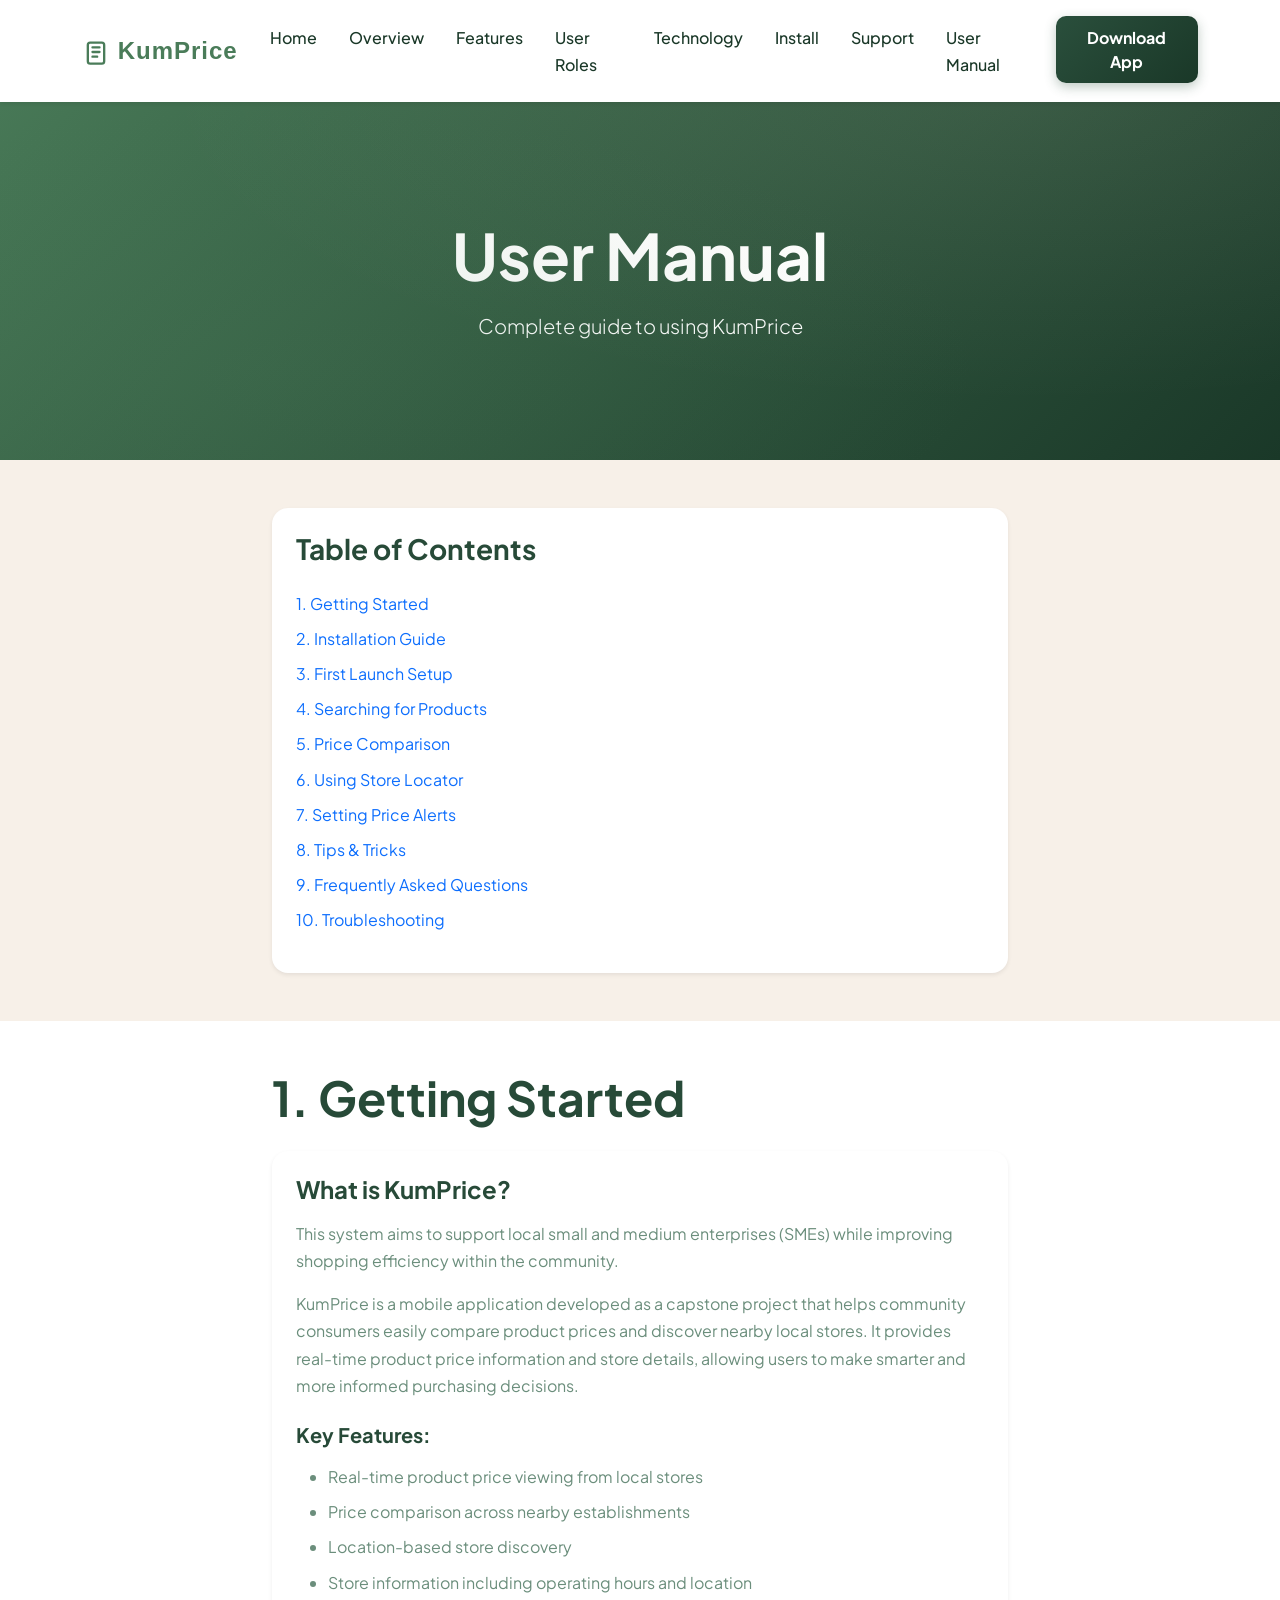
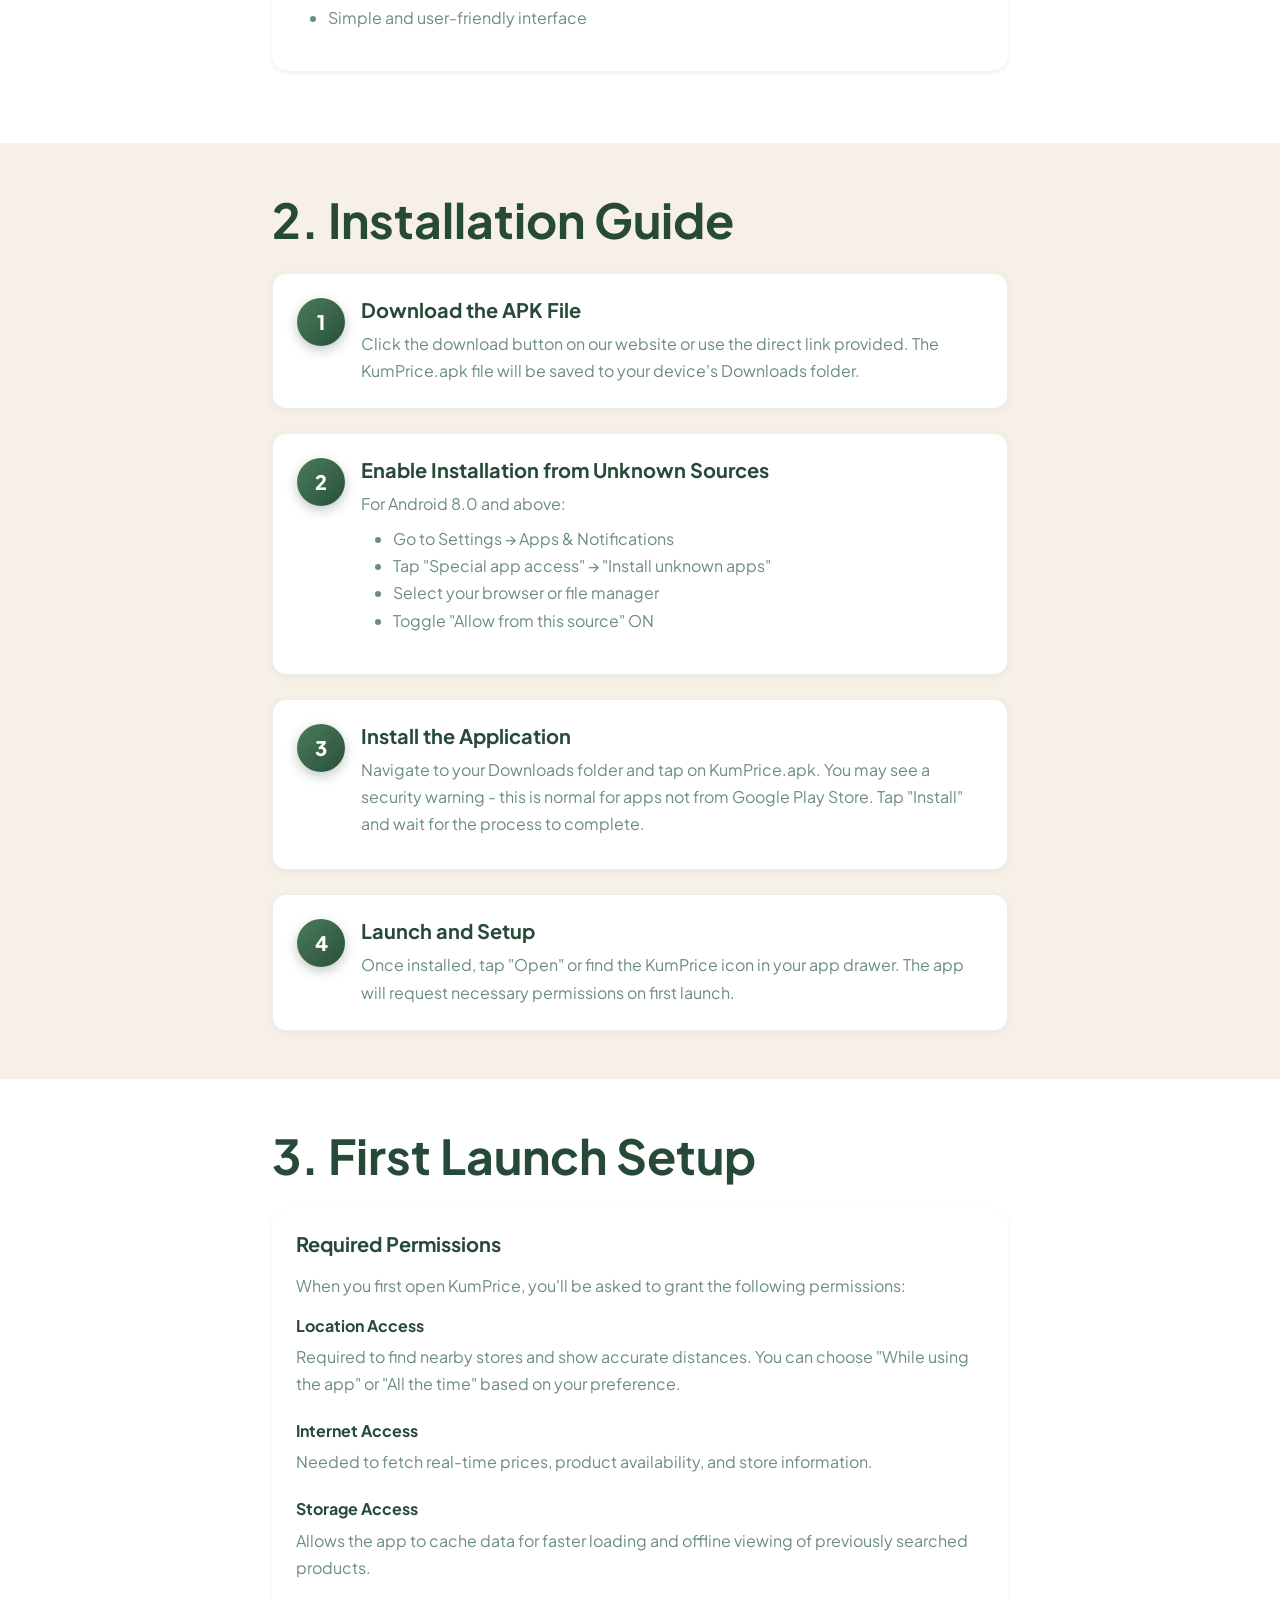
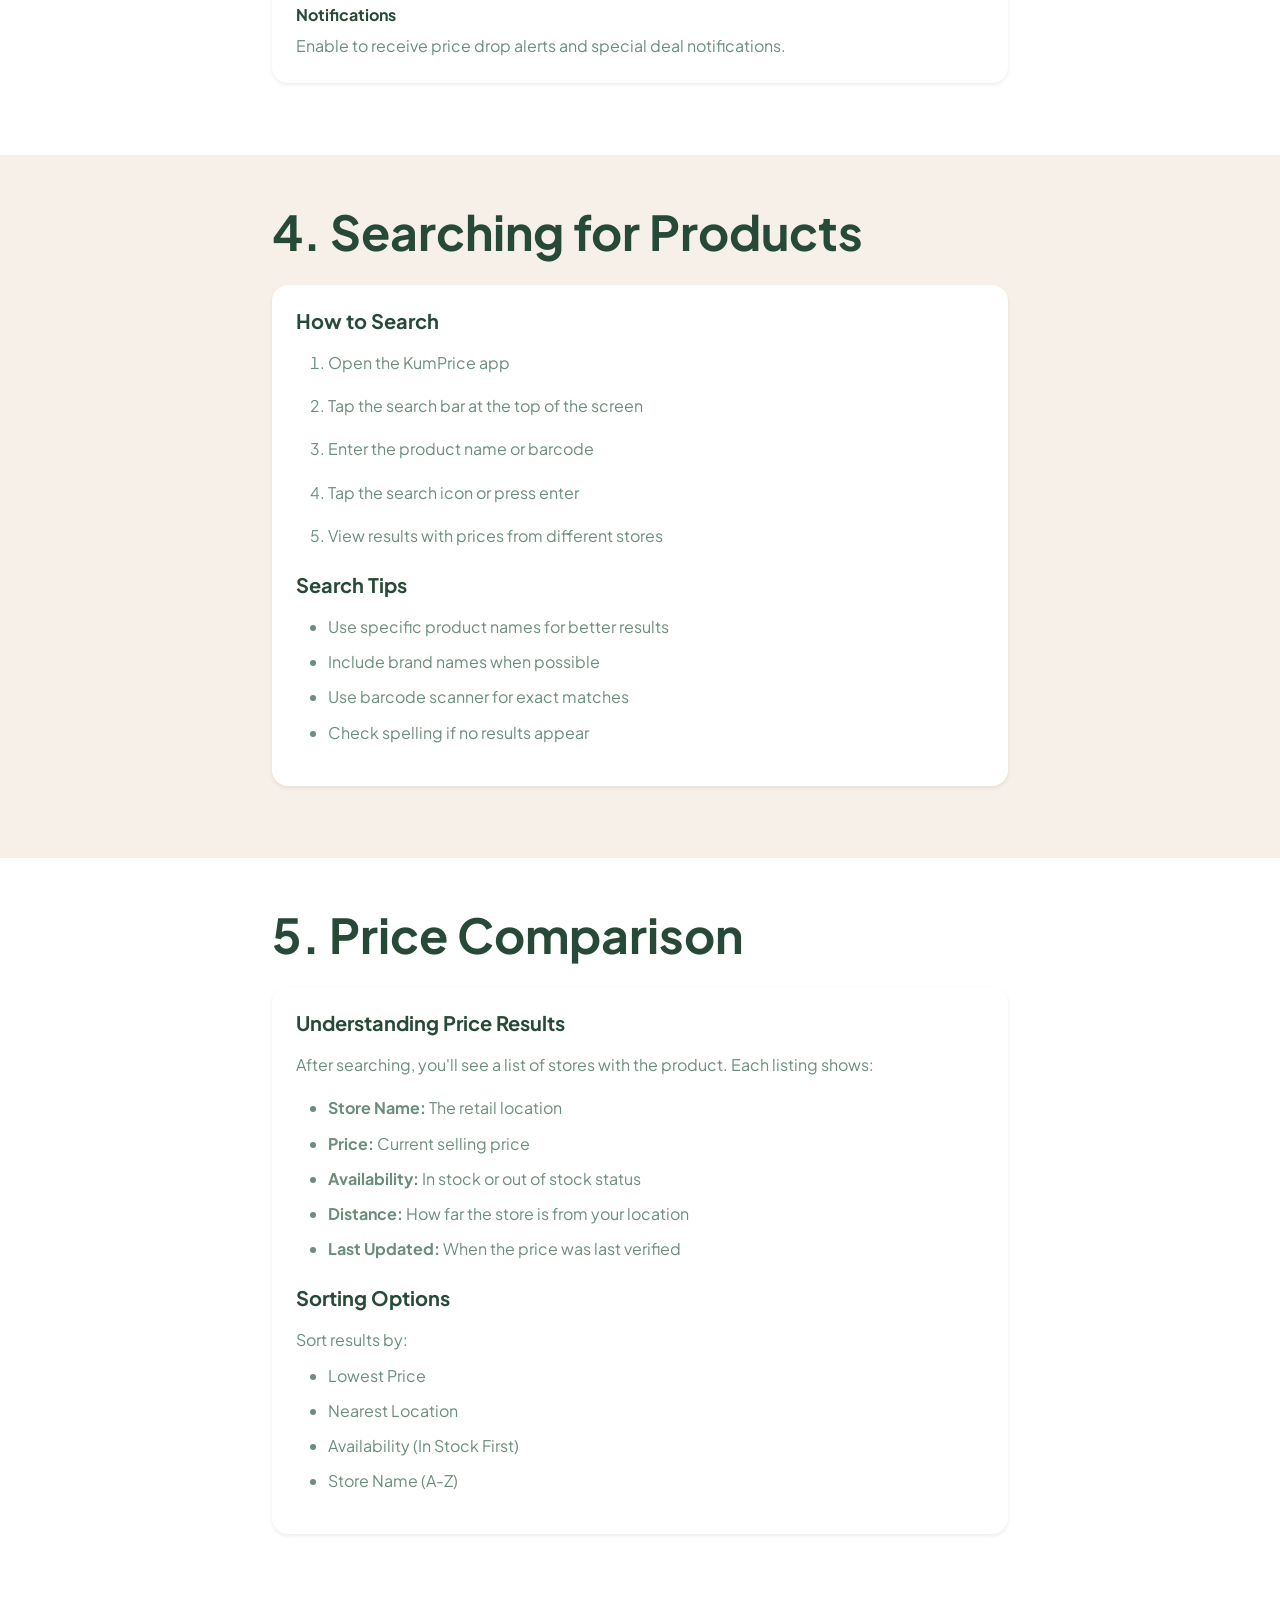
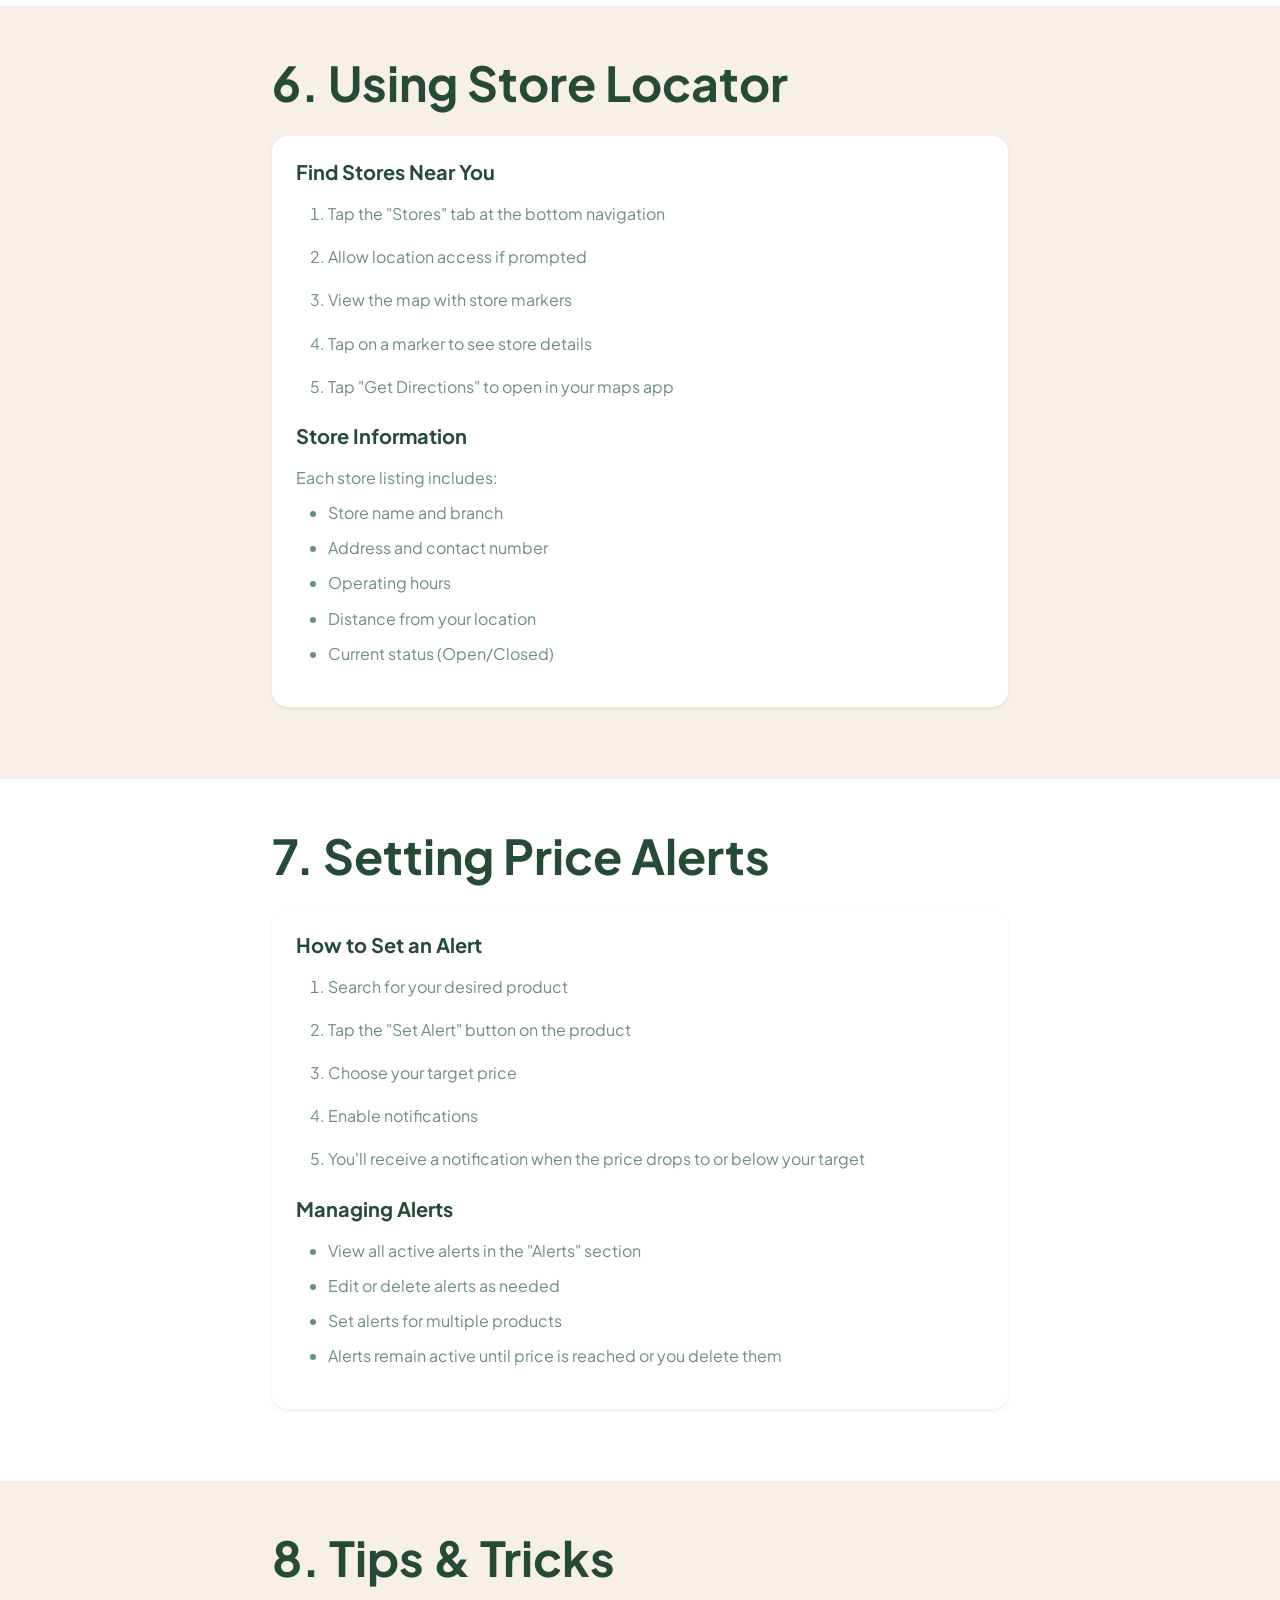
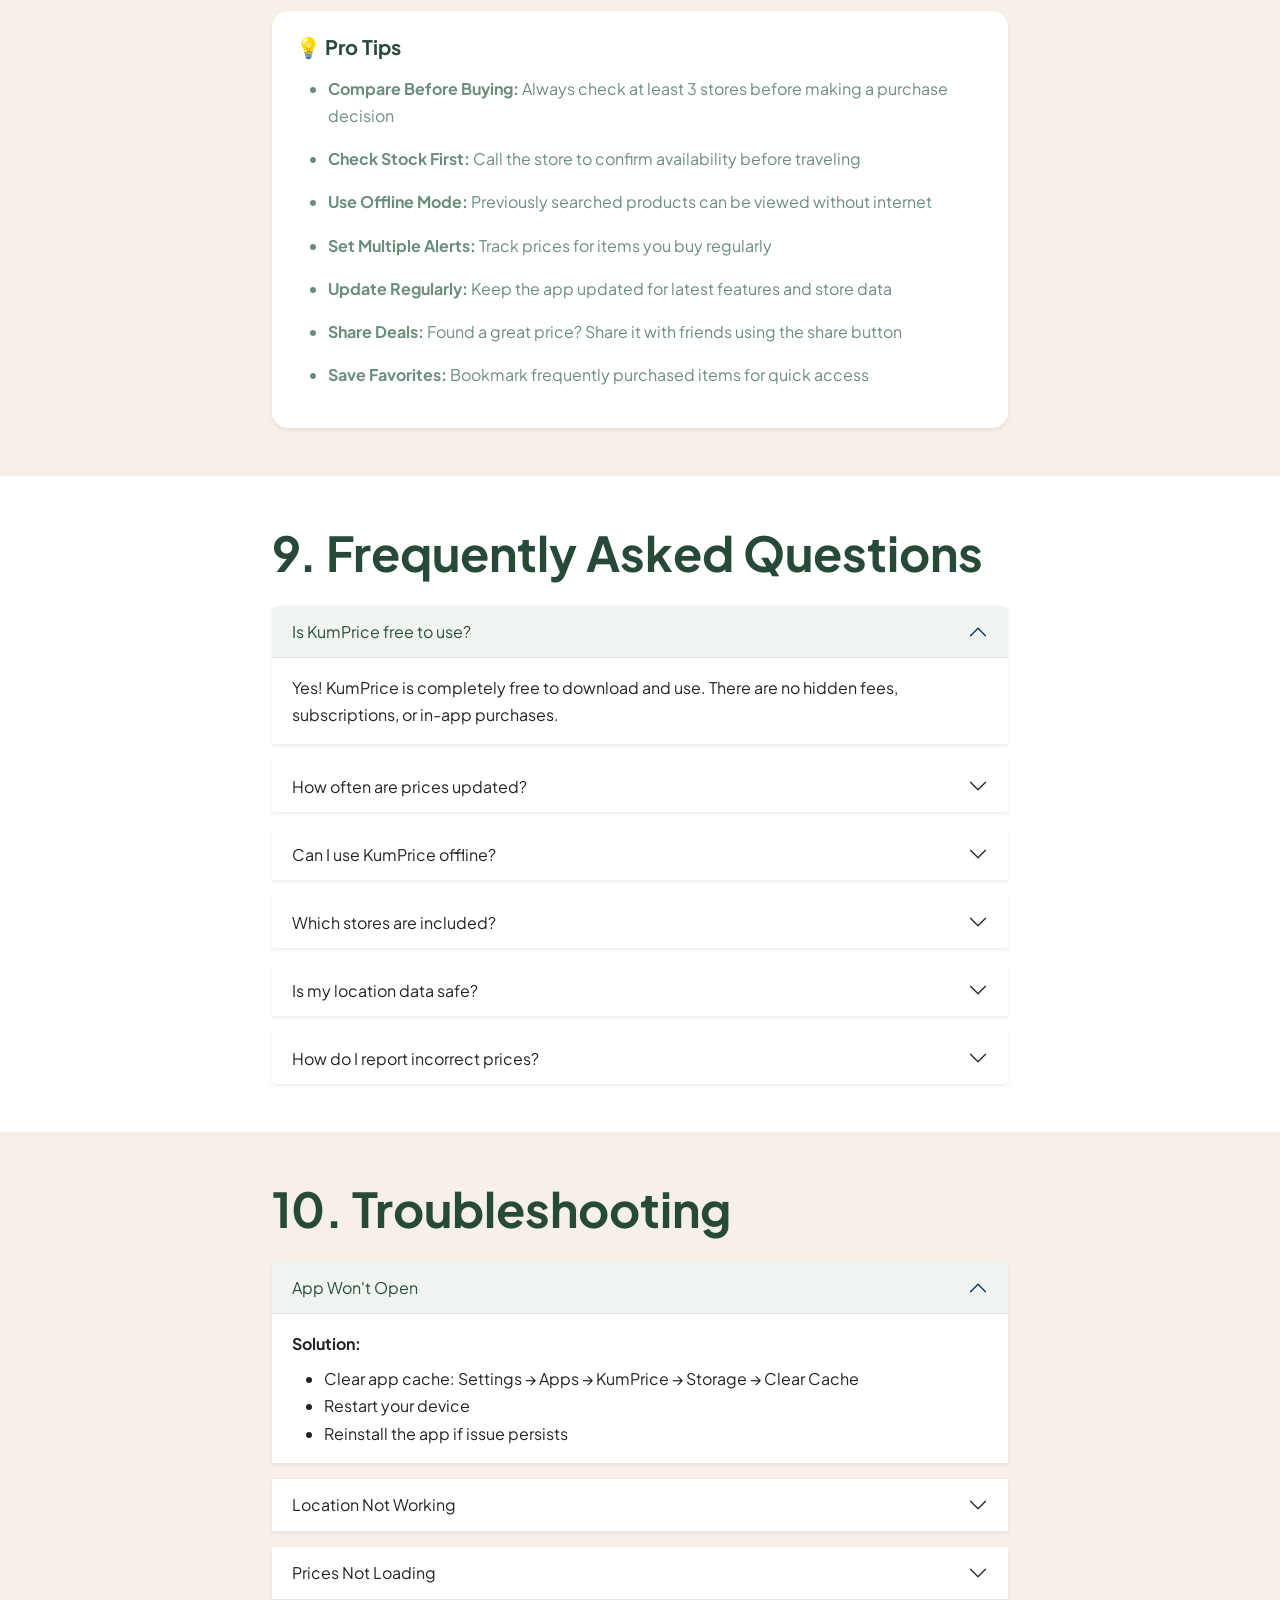
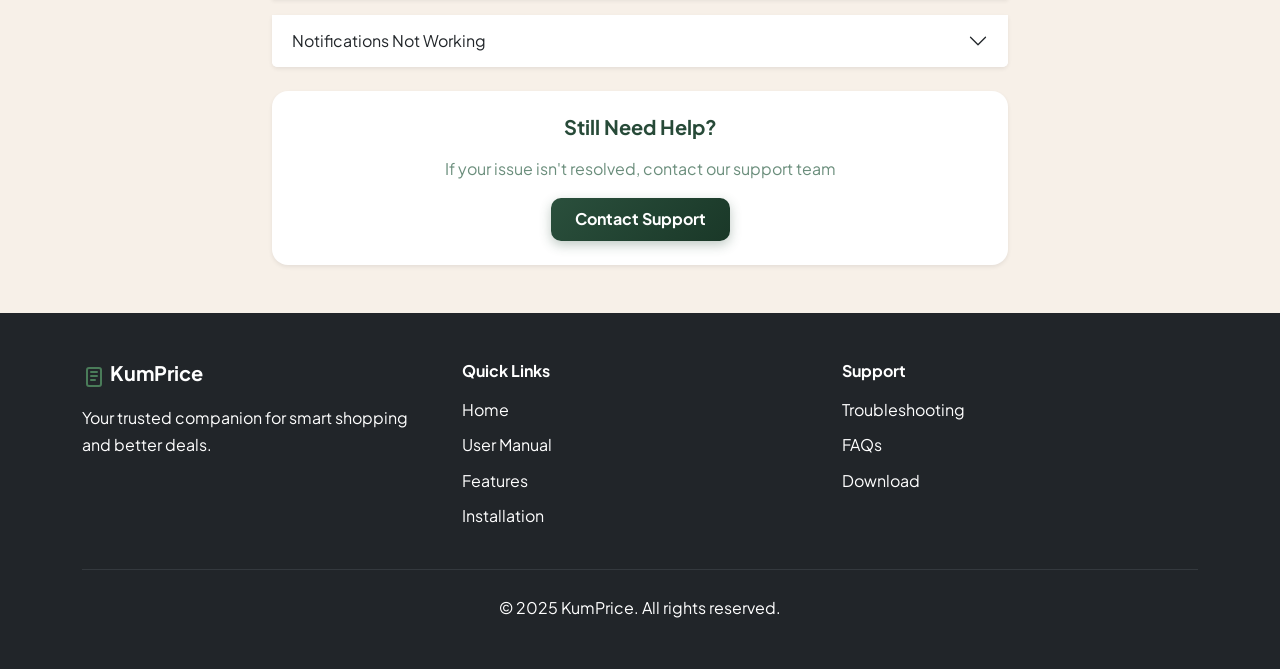
==== commit c4095008: "align the context to the real target of the issue" ====
--- a/pages/manual.html
+++ b/pages/manual.html
@@ -1,29 +1,33 @@
 <!DOCTYPE html>
 <html lang="en">
+
 <head>
     <meta charset="UTF-8">
     <meta name="viewport" content="width=device-width, initial-scale=1.0">
     <meta name="description" content="KumPrice User Manual - Complete guide to using KumPrice app">
     <title>User Manual - KumPrice</title>
-    
+
     <!-- Bootstrap CSS -->
     <link href="https://cdn.jsdelivr.net/npm/bootstrap@5.3.2/dist/css/bootstrap.min.css" rel="stylesheet">
-    
+
     <!-- Google Fonts -->
-    <link href="https://fonts.googleapis.com/css2?family=Plus+Jakarta+Sans:wght@400;500;600;700;800&display=swap" rel="stylesheet">
-    
+    <link href="https://fonts.googleapis.com/css2?family=Plus+Jakarta+Sans:wght@400;500;600;700;800&display=swap"
+        rel="stylesheet">
+
     <!-- Custom CSS -->
     <link rel="stylesheet" href="../assets/css/styles.css">
 </head>
+
 <body>
 
     <!-- Navigation -->
     <nav class="navbar navbar-expand-lg navbar-light bg-white fixed-top shadow-sm">
         <div class="container">
             <a class="navbar-brand fw-bold" href="../index.html">
-                <svg class="brand-icon" width="28" height="28" viewBox="0 0 24 24" fill="none" xmlns="http://www.w3.org/2000/svg">
-                    <rect x="5" y="4" width="14" height="18" rx="2" stroke="currentColor" stroke-width="2"/>
-                    <path d="M9 8h6M9 12h6M9 16h4" stroke="currentColor" stroke-width="2" stroke-linecap="round"/>
+                <svg class="brand-icon" width="28" height="28" viewBox="0 0 24 24" fill="none"
+                    xmlns="http://www.w3.org/2000/svg">
+                    <rect x="5" y="4" width="14" height="18" rx="2" stroke="currentColor" stroke-width="2" />
+                    <path d="M9 8h6M9 12h6M9 16h4" stroke="currentColor" stroke-width="2" stroke-linecap="round" />
                 </svg>
                 KumPrice
             </a>
@@ -40,7 +44,10 @@
                     <li class="nav-item"><a class="nav-link" href="../index.html#installation">Install</a></li>
                     <li class="nav-item"><a class="nav-link" href="../index.html#support">Support</a></li>
                     <li class="nav-item"><a class="nav-link" href="manual.html">User Manual</a></li>
-                    <li class="nav-item"><a class="btn btn-primary ms-lg-3" href="https://github.com/kumpriceapp2025-del/KUMPRICE_APKS/releases/download/KUMPRICE_APKS/kumprice_1.0.1.apk" download data-app-package="com.example.kumprice_app" data-download-type="apk" data-smart-link="true">Download App</a></li>
+                    <li class="nav-item"><a class="btn btn-primary ms-lg-3"
+                            href="https://github.com/kumpriceapp2025-del/KUMPRICE_APKS/releases/download/KUMPRICE_APKS/kumprice_1.0.2.apk"
+                            download data-app-package="com.example.kumprice_app" data-download-type="apk"
+                            data-smart-link="true">Download App</a></li>
                 </ul>
             </div>
         </div>
@@ -67,16 +74,25 @@
                         <div class="card-body p-4">
                             <h3 class="fw-bold mb-4">Table of Contents</h3>
                             <ul class="list-unstyled">
-                                <li class="mb-2"><a href="#getting-started" class="text-decoration-none">1. Getting Started</a></li>
-                                <li class="mb-2"><a href="#installation" class="text-decoration-none">2. Installation Guide</a></li>
-                                <li class="mb-2"><a href="#first-launch" class="text-decoration-none">3. First Launch Setup</a></li>
-                                <li class="mb-2"><a href="#searching" class="text-decoration-none">4. Searching for Products</a></li>
-                                <li class="mb-2"><a href="#price-comparison" class="text-decoration-none">5. Price Comparison</a></li>
-                                <li class="mb-2"><a href="#store-locator" class="text-decoration-none">6. Using Store Locator</a></li>
-                                <li class="mb-2"><a href="#price-alerts" class="text-decoration-none">7. Setting Price Alerts</a></li>
+                                <li class="mb-2"><a href="#getting-started" class="text-decoration-none">1. Getting
+                                        Started</a></li>
+                                <li class="mb-2"><a href="#installation" class="text-decoration-none">2. Installation
+                                        Guide</a></li>
+                                <li class="mb-2"><a href="#first-launch" class="text-decoration-none">3. First Launch
+                                        Setup</a></li>
+                                <li class="mb-2"><a href="#searching" class="text-decoration-none">4. Searching for
+                                        Products</a></li>
+                                <li class="mb-2"><a href="#price-comparison" class="text-decoration-none">5. Price
+                                        Comparison</a></li>
+                                <li class="mb-2"><a href="#store-locator" class="text-decoration-none">6. Using Store
+                                        Locator</a></li>
+                                <li class="mb-2"><a href="#price-alerts" class="text-decoration-none">7. Setting Price
+                                        Alerts</a></li>
                                 <li class="mb-2"><a href="#tips" class="text-decoration-none">8. Tips & Tricks</a></li>
-                                <li class="mb-2"><a href="#faq" class="text-decoration-none">9. Frequently Asked Questions</a></li>
-                                <li class="mb-2"><a href="#troubleshooting" class="text-decoration-none">10. Troubleshooting</a></li>
+                                <li class="mb-2"><a href="#faq" class="text-decoration-none">9. Frequently Asked
+                                        Questions</a></li>
+                                <li class="mb-2"><a href="#troubleshooting" class="text-decoration-none">10.
+                                        Troubleshooting</a></li>
                             </ul>
                         </div>
                     </div>
@@ -94,16 +110,24 @@
                     <div class="card border-0 shadow-sm mb-4">
                         <div class="card-body p-4">
                             <h4 class="fw-bold mb-3">What is KumPrice?</h4>
-                            <p class="text-muted mb-3">KumPrice is a smart shopping companion app that helps you compare prices, check product availability, and find stores near you. Save time and money by making informed purchasing decisions with real-time data.</p>
-                            
+                            <p class="text-muted">
+                                This system aims to support local small and medium enterprises (SMEs) while improving
+                                shopping efficiency within the community.
+                            </p>
+                            <p class="text-muted mb-3">
+                                KumPrice is a mobile application developed as a capstone project that helps community
+                                consumers easily compare product prices and discover nearby local stores. It provides
+                                real-time product price information and store details, allowing users to make smarter
+                                and more informed purchasing decisions.
+                            </p>
+
                             <h5 class="fw-bold mt-4 mb-3">Key Features:</h5>
                             <ul class="text-muted">
-                                <li class="mb-2">Real-time price comparison across multiple stores</li>
-                                <li class="mb-2">Instant product availability checking</li>
-                                <li class="mb-2">GPS-powered store locator</li>
-                                <li class="mb-2">Price drop alerts and notifications</li>
-                                <li class="mb-2">Offline data caching for quick access</li>
-                                <li class="mb-2">User-friendly interface designed for speed</li>
+                                <li class="mb-2">Real-time product price viewing from local stores</li>
+                                <li class="mb-2">Price comparison across nearby establishments</li>
+                                <li class="mb-2">Location-based store discovery</li>
+                                <li class="mb-2">Store information including operating hours and location</li>
+                                <li class="mb-2">Simple and user-friendly interface</li>
                             </ul>
                         </div>
                     </div>
@@ -118,13 +142,15 @@
             <div class="row justify-content-center">
                 <div class="col-lg-8">
                     <h2 class="display-5 fw-bold mb-4">2. Installation Guide</h2>
-                    
+
                     <div class="installation-step mb-4">
                         <div class="d-flex gap-3">
                             <div class="step-number">1</div>
                             <div>
                                 <h5 class="fw-bold mb-2">Download the APK File</h5>
-                                <p class="text-muted mb-0">Click the download button on our website or use the direct link provided. The KumPrice.apk file will be saved to your device's Downloads folder.</p>
+                                <p class="text-muted mb-0">Click the download button on our website or use the direct
+                                    link provided. The KumPrice.apk file will be saved to your device's Downloads
+                                    folder.</p>
                             </div>
                         </div>
                     </div>
@@ -150,7 +176,9 @@
                             <div class="step-number">3</div>
                             <div>
                                 <h5 class="fw-bold mb-2">Install the Application</h5>
-                                <p class="text-muted mb-2">Navigate to your Downloads folder and tap on KumPrice.apk. You may see a security warning - this is normal for apps not from Google Play Store. Tap "Install" and wait for the process to complete.</p>
+                                <p class="text-muted mb-2">Navigate to your Downloads folder and tap on KumPrice.apk.
+                                    You may see a security warning - this is normal for apps not from Google Play Store.
+                                    Tap "Install" and wait for the process to complete.</p>
                             </div>
                         </div>
                     </div>
@@ -160,7 +188,8 @@
                             <div class="step-number">4</div>
                             <div>
                                 <h5 class="fw-bold mb-2">Launch and Setup</h5>
-                                <p class="text-muted mb-0">Once installed, tap "Open" or find the KumPrice icon in your app drawer. The app will request necessary permissions on first launch.</p>
+                                <p class="text-muted mb-0">Once installed, tap "Open" or find the KumPrice icon in your
+                                    app drawer. The app will request necessary permissions on first launch.</p>
                             </div>
                         </div>
                     </div>
@@ -178,26 +207,31 @@
                     <div class="card border-0 shadow-sm mb-4">
                         <div class="card-body p-4">
                             <h5 class="fw-bold mb-3">Required Permissions</h5>
-                            <p class="text-muted mb-3">When you first open KumPrice, you'll be asked to grant the following permissions:</p>
-                            
+                            <p class="text-muted mb-3">When you first open KumPrice, you'll be asked to grant the
+                                following permissions:</p>
+
                             <div class="mb-4">
                                 <h6 class="fw-bold">Location Access</h6>
-                                <p class="text-muted mb-0">Required to find nearby stores and show accurate distances. You can choose "While using the app" or "All the time" based on your preference.</p>
+                                <p class="text-muted mb-0">Required to find nearby stores and show accurate distances.
+                                    You can choose "While using the app" or "All the time" based on your preference.</p>
                             </div>
 
                             <div class="mb-4">
                                 <h6 class="fw-bold">Internet Access</h6>
-                                <p class="text-muted mb-0">Needed to fetch real-time prices, product availability, and store information.</p>
+                                <p class="text-muted mb-0">Needed to fetch real-time prices, product availability, and
+                                    store information.</p>
                             </div>
 
                             <div class="mb-4">
                                 <h6 class="fw-bold">Storage Access</h6>
-                                <p class="text-muted mb-0">Allows the app to cache data for faster loading and offline viewing of previously searched products.</p>
+                                <p class="text-muted mb-0">Allows the app to cache data for faster loading and offline
+                                    viewing of previously searched products.</p>
                             </div>
 
                             <div>
                                 <h6 class="fw-bold">Notifications</h6>
-                                <p class="text-muted mb-0">Enable to receive price drop alerts and special deal notifications.</p>
+                                <p class="text-muted mb-0">Enable to receive price drop alerts and special deal
+                                    notifications.</p>
                             </div>
                         </div>
                     </div>
@@ -246,8 +280,9 @@
                     <div class="card border-0 shadow-sm mb-4">
                         <div class="card-body p-4">
                             <h5 class="fw-bold mb-3">Understanding Price Results</h5>
-                            <p class="text-muted mb-3">After searching, you'll see a list of stores with the product. Each listing shows:</p>
-                            
+                            <p class="text-muted mb-3">After searching, you'll see a list of stores with the product.
+                                Each listing shows:</p>
+
                             <ul class="text-muted">
                                 <li class="mb-2"><strong>Store Name:</strong> The retail location</li>
                                 <li class="mb-2"><strong>Price:</strong> Current selling price</li>
@@ -318,7 +353,8 @@
                                 <li class="mb-3">Tap the "Set Alert" button on the product</li>
                                 <li class="mb-3">Choose your target price</li>
                                 <li class="mb-3">Enable notifications</li>
-                                <li class="mb-3">You'll receive a notification when the price drops to or below your target</li>
+                                <li class="mb-3">You'll receive a notification when the price drops to or below your
+                                    target</li>
                             </ol>
 
                             <h5 class="fw-bold mt-4 mb-3">Managing Alerts</h5>
@@ -347,13 +383,20 @@
                                 <div class="card-body p-4">
                                     <h5 class="fw-bold mb-3">💡 Pro Tips</h5>
                                     <ul class="text-muted mb-0">
-                                        <li class="mb-3"><strong>Compare Before Buying:</strong> Always check at least 3 stores before making a purchase decision</li>
-                                        <li class="mb-3"><strong>Check Stock First:</strong> Call the store to confirm availability before traveling</li>
-                                        <li class="mb-3"><strong>Use Offline Mode:</strong> Previously searched products can be viewed without internet</li>
-                                        <li class="mb-3"><strong>Set Multiple Alerts:</strong> Track prices for items you buy regularly</li>
-                                        <li class="mb-3"><strong>Update Regularly:</strong> Keep the app updated for latest features and store data</li>
-                                        <li class="mb-3"><strong>Share Deals:</strong> Found a great price? Share it with friends using the share button</li>
-                                        <li class="mb-3"><strong>Save Favorites:</strong> Bookmark frequently purchased items for quick access</li>
+                                        <li class="mb-3"><strong>Compare Before Buying:</strong> Always check at least 3
+                                            stores before making a purchase decision</li>
+                                        <li class="mb-3"><strong>Check Stock First:</strong> Call the store to confirm
+                                            availability before traveling</li>
+                                        <li class="mb-3"><strong>Use Offline Mode:</strong> Previously searched products
+                                            can be viewed without internet</li>
+                                        <li class="mb-3"><strong>Set Multiple Alerts:</strong> Track prices for items
+                                            you buy regularly</li>
+                                        <li class="mb-3"><strong>Update Regularly:</strong> Keep the app updated for
+                                            latest features and store data</li>
+                                        <li class="mb-3"><strong>Share Deals:</strong> Found a great price? Share it
+                                            with friends using the share button</li>
+                                        <li class="mb-3"><strong>Save Favorites:</strong> Bookmark frequently purchased
+                                            items for quick access</li>
                                     </ul>
                                 </div>
                             </div>
@@ -370,82 +413,96 @@
             <div class="row justify-content-center">
                 <div class="col-lg-8">
                     <h2 class="display-5 fw-bold mb-4">9. Frequently Asked Questions</h2>
-                    
+
                     <div class="accordion" id="faqAccordion">
                         <div class="accordion-item border-0 shadow-sm mb-3">
                             <h2 class="accordion-header">
-                                <button class="accordion-button" type="button" data-bs-toggle="collapse" data-bs-target="#faq1">
+                                <button class="accordion-button" type="button" data-bs-toggle="collapse"
+                                    data-bs-target="#faq1">
                                     Is KumPrice free to use?
                                 </button>
                             </h2>
                             <div id="faq1" class="accordion-collapse collapse show" data-bs-parent="#faqAccordion">
                                 <div class="accordion-body">
-                                    Yes! KumPrice is completely free to download and use. There are no hidden fees, subscriptions, or in-app purchases.
-                                </div>
-                            </div>
-                        </div>
-
-                        <div class="accordion-item border-0 shadow-sm mb-3">
-                            <h2 class="accordion-header">
-                                <button class="accordion-button collapsed" type="button" data-bs-toggle="collapse" data-bs-target="#faq2">
+                                    Yes! KumPrice is completely free to download and use. There are no hidden fees,
+                                    subscriptions, or in-app purchases.
+                                </div>
+                            </div>
+                        </div>
+
+                        <div class="accordion-item border-0 shadow-sm mb-3">
+                            <h2 class="accordion-header">
+                                <button class="accordion-button collapsed" type="button" data-bs-toggle="collapse"
+                                    data-bs-target="#faq2">
                                     How often are prices updated?
                                 </button>
                             </h2>
                             <div id="faq2" class="accordion-collapse collapse" data-bs-parent="#faqAccordion">
                                 <div class="accordion-body">
-                                    Prices are updated in real-time as stores report changes. Most prices are refreshed hourly, with high-demand items updated more frequently.
-                                </div>
-                            </div>
-                        </div>
-
-                        <div class="accordion-item border-0 shadow-sm mb-3">
-                            <h2 class="accordion-header">
-                                <button class="accordion-button collapsed" type="button" data-bs-toggle="collapse" data-bs-target="#faq3">
+                                    Prices are updated based on store owner inputs and system updates. The accuracy
+                                    depends on how frequently stores update their product information.
+                                </div>
+                            </div>
+                        </div>
+
+                        <div class="accordion-item border-0 shadow-sm mb-3">
+                            <h2 class="accordion-header">
+                                <button class="accordion-button collapsed" type="button" data-bs-toggle="collapse"
+                                    data-bs-target="#faq3">
                                     Can I use KumPrice offline?
                                 </button>
                             </h2>
                             <div id="faq3" class="accordion-collapse collapse" data-bs-parent="#faqAccordion">
                                 <div class="accordion-body">
-                                    Yes, but with limited functionality. You can view previously searched products and cached data offline, but new searches and price updates require an internet connection.
-                                </div>
-                            </div>
-                        </div>
-
-                        <div class="accordion-item border-0 shadow-sm mb-3">
-                            <h2 class="accordion-header">
-                                <button class="accordion-button collapsed" type="button" data-bs-toggle="collapse" data-bs-target="#faq4">
+                                    Yes, but with limited functionality. You can view previously searched products and
+                                    cached data offline, but new searches and price updates require an internet
+                                    connection.
+                                </div>
+                            </div>
+                        </div>
+
+                        <div class="accordion-item border-0 shadow-sm mb-3">
+                            <h2 class="accordion-header">
+                                <button class="accordion-button collapsed" type="button" data-bs-toggle="collapse"
+                                    data-bs-target="#faq4">
                                     Which stores are included?
                                 </button>
                             </h2>
                             <div id="faq4" class="accordion-collapse collapse" data-bs-parent="#faqAccordion">
                                 <div class="accordion-body">
-                                    KumPrice includes over 500 stores across major retail chains, supermarkets, and local shops. The store network is continuously expanding.
-                                </div>
-                            </div>
-                        </div>
-
-                        <div class="accordion-item border-0 shadow-sm mb-3">
-                            <h2 class="accordion-header">
-                                <button class="accordion-button collapsed" type="button" data-bs-toggle="collapse" data-bs-target="#faq5">
+                                    KumPrice currently includes selected local stores and is designed to expand as more
+                                    store owners participate in the platform.
+                                </div>
+                            </div>
+                        </div>
+
+                        <div class="accordion-item border-0 shadow-sm mb-3">
+                            <h2 class="accordion-header">
+                                <button class="accordion-button collapsed" type="button" data-bs-toggle="collapse"
+                                    data-bs-target="#faq5">
                                     Is my location data safe?
                                 </button>
                             </h2>
                             <div id="faq5" class="accordion-collapse collapse" data-bs-parent="#faqAccordion">
                                 <div class="accordion-body">
-                                    Absolutely. Your location data is only used to find nearby stores and is never shared with third parties. You can disable location services at any time in your device settings.
+                                    Absolutely. Your location data is only used to find nearby stores and is never
+                                    shared with third parties. You can disable location services at any time in your
+                                    device settings.
                                 </div>
                             </div>
                         </div>
 
                         <div class="accordion-item border-0 shadow-sm">
                             <h2 class="accordion-header">
-                                <button class="accordion-button collapsed" type="button" data-bs-toggle="collapse" data-bs-target="#faq6">
+                                <button class="accordion-button collapsed" type="button" data-bs-toggle="collapse"
+                                    data-bs-target="#faq6">
                                     How do I report incorrect prices?
                                 </button>
                             </h2>
                             <div id="faq6" class="accordion-collapse collapse" data-bs-parent="#faqAccordion">
                                 <div class="accordion-body">
-                                    Tap the "Report" button on any product listing to submit a price correction. Our team reviews reports within 24 hours and updates the database accordingly.
+                                    Tap the "Report" button on any product listing to submit a price correction. Reports
+                                    may be reviewed and updated by the system administrators.
                                 </div>
                             </div>
                         </div>
@@ -461,15 +518,17 @@
             <div class="row justify-content-center">
                 <div class="col-lg-8">
                     <h2 class="display-5 fw-bold mb-4">10. Troubleshooting</h2>
-                    
+
                     <div class="accordion" id="troubleshootAccordion">
                         <div class="accordion-item border-0 shadow-sm mb-3">
                             <h2 class="accordion-header">
-                                <button class="accordion-button" type="button" data-bs-toggle="collapse" data-bs-target="#trouble1">
+                                <button class="accordion-button" type="button" data-bs-toggle="collapse"
+                                    data-bs-target="#trouble1">
                                     App Won't Open
                                 </button>
                             </h2>
-                            <div id="trouble1" class="accordion-collapse collapse show" data-bs-parent="#troubleshootAccordion">
+                            <div id="trouble1" class="accordion-collapse collapse show"
+                                data-bs-parent="#troubleshootAccordion">
                                 <div class="accordion-body">
                                     <p class="mb-2"><strong>Solution:</strong></p>
                                     <ul class="mb-0">
@@ -483,11 +542,13 @@
 
                         <div class="accordion-item border-0 shadow-sm mb-3">
                             <h2 class="accordion-header">
-                                <button class="accordion-button collapsed" type="button" data-bs-toggle="collapse" data-bs-target="#trouble2">
+                                <button class="accordion-button collapsed" type="button" data-bs-toggle="collapse"
+                                    data-bs-target="#trouble2">
                                     Location Not Working
                                 </button>
                             </h2>
-                            <div id="trouble2" class="accordion-collapse collapse" data-bs-parent="#troubleshootAccordion">
+                            <div id="trouble2" class="accordion-collapse collapse"
+                                data-bs-parent="#troubleshootAccordion">
                                 <div class="accordion-body">
                                     <p class="mb-2"><strong>Solution:</strong></p>
                                     <ul class="mb-0">
@@ -502,11 +563,13 @@
 
                         <div class="accordion-item border-0 shadow-sm mb-3">
                             <h2 class="accordion-header">
-                                <button class="accordion-button collapsed" type="button" data-bs-toggle="collapse" data-bs-target="#trouble3">
+                                <button class="accordion-button collapsed" type="button" data-bs-toggle="collapse"
+                                    data-bs-target="#trouble3">
                                     Prices Not Loading
                                 </button>
                             </h2>
-                            <div id="trouble3" class="accordion-collapse collapse" data-bs-parent="#troubleshootAccordion">
+                            <div id="trouble3" class="accordion-collapse collapse"
+                                data-bs-parent="#troubleshootAccordion">
                                 <div class="accordion-body">
                                     <p class="mb-2"><strong>Solution:</strong></p>
                                     <ul class="mb-0">
@@ -521,11 +584,13 @@
 
                         <div class="accordion-item border-0 shadow-sm mb-3">
                             <h2 class="accordion-header">
-                                <button class="accordion-button collapsed" type="button" data-bs-toggle="collapse" data-bs-target="#trouble4">
+                                <button class="accordion-button collapsed" type="button" data-bs-toggle="collapse"
+                                    data-bs-target="#trouble4">
                                     Notifications Not Working
                                 </button>
                             </h2>
-                            <div id="trouble4" class="accordion-collapse collapse" data-bs-parent="#troubleshootAccordion">
+                            <div id="trouble4" class="accordion-collapse collapse"
+                                data-bs-parent="#troubleshootAccordion">
                                 <div class="accordion-body">
                                     <p class="mb-2"><strong>Solution:</strong></p>
                                     <ul class="mb-0">
@@ -542,7 +607,8 @@
                         <div class="card-body p-4 text-center">
                             <h5 class="fw-bold mb-3">Still Need Help?</h5>
                             <p class="text-muted mb-3">If your issue isn't resolved, contact our support team</p>
-                            <a href="https://www.facebook.com/profile.php?id=61583931190351" class="btn btn-primary">Contact Support</a>
+                            <a href="https://www.facebook.com/profile.php?id=61583931190351"
+                                class="btn btn-primary">Contact Support</a>
                         </div>
                     </div>
                 </div>
@@ -556,9 +622,11 @@
             <div class="row g-4">
                 <div class="col-lg-4 col-md-6">
                     <h5 class="fw-bold mb-3">
-                        <svg class="brand-icon" width="24" height="24" viewBox="0 0 24 24" fill="none" xmlns="http://www.w3.org/2000/svg">
-                            <rect x="5" y="4" width="14" height="18" rx="2" stroke="currentColor" stroke-width="2"/>
-                            <path d="M9 8h6M9 12h6M9 16h4" stroke="currentColor" stroke-width="2" stroke-linecap="round"/>
+                        <svg class="brand-icon" width="24" height="24" viewBox="0 0 24 24" fill="none"
+                            xmlns="http://www.w3.org/2000/svg">
+                            <rect x="5" y="4" width="14" height="18" rx="2" stroke="currentColor" stroke-width="2" />
+                            <path d="M9 8h6M9 12h6M9 16h4" stroke="currentColor" stroke-width="2"
+                                stroke-linecap="round" />
                         </svg>
                         KumPrice
                     </h5>
@@ -568,17 +636,22 @@
                     <h6 class="fw-bold mb-3">Quick Links</h6>
                     <ul class="list-unstyled">
                         <li class="mb-2"><a href="index.html" class="text-white text-decoration-none">Home</a></li>
-                        <li class="mb-2"><a href="manual.html" class="text-white text-decoration-none">User Manual</a></li>
-                        <li class="mb-2"><a href="index.html#features" class="text-white text-decoration-none">Features</a></li>
-                        <li class="mb-2"><a href="index.html#installation" class="text-white text-decoration-none">Installation</a></li>
+                        <li class="mb-2"><a href="manual.html" class="text-white text-decoration-none">User Manual</a>
+                        </li>
+                        <li class="mb-2"><a href="index.html#features"
+                                class="text-white text-decoration-none">Features</a></li>
+                        <li class="mb-2"><a href="index.html#installation"
+                                class="text-white text-decoration-none">Installation</a></li>
                     </ul>
                 </div>
                 <div class="col-lg-4 col-md-6">
                     <h6 class="fw-bold mb-3">Support</h6>
                     <ul class="list-unstyled">
-                        <li class="mb-2"><a href="#troubleshooting" class="text-white text-decoration-none">Troubleshooting</a></li>
+                        <li class="mb-2"><a href="#troubleshooting"
+                                class="text-white text-decoration-none">Troubleshooting</a></li>
                         <li class="mb-2"><a href="#faq" class="text-white text-decoration-none">FAQs</a></li>
-                        <li class="mb-2"><a href="index.html#download" class="text-white text-decoration-none">Download</a></li>
+                        <li class="mb-2"><a href="index.html#download"
+                                class="text-white text-decoration-none">Download</a></li>
                     </ul>
                 </div>
             </div>
@@ -592,7 +665,7 @@
     <!-- Scroll to Top Button -->
     <button class="scroll-to-top" aria-label="Scroll to top">
         <svg width="24" height="24" viewBox="0 0 24 24" fill="none" stroke="currentColor" stroke-width="2.5">
-            <path d="M12 19V5m0 0l-7 7m7-7l7 7"/>
+            <path d="M12 19V5m0 0l-7 7m7-7l7 7" />
         </svg>
     </button>
 
@@ -600,4 +673,5 @@
     <script src="https://cdn.jsdelivr.net/npm/bootstrap@5.3.2/dist/js/bootstrap.bundle.min.js"></script>
     <script src="script.js"></script>
 </body>
-</html>
+
+</html>
